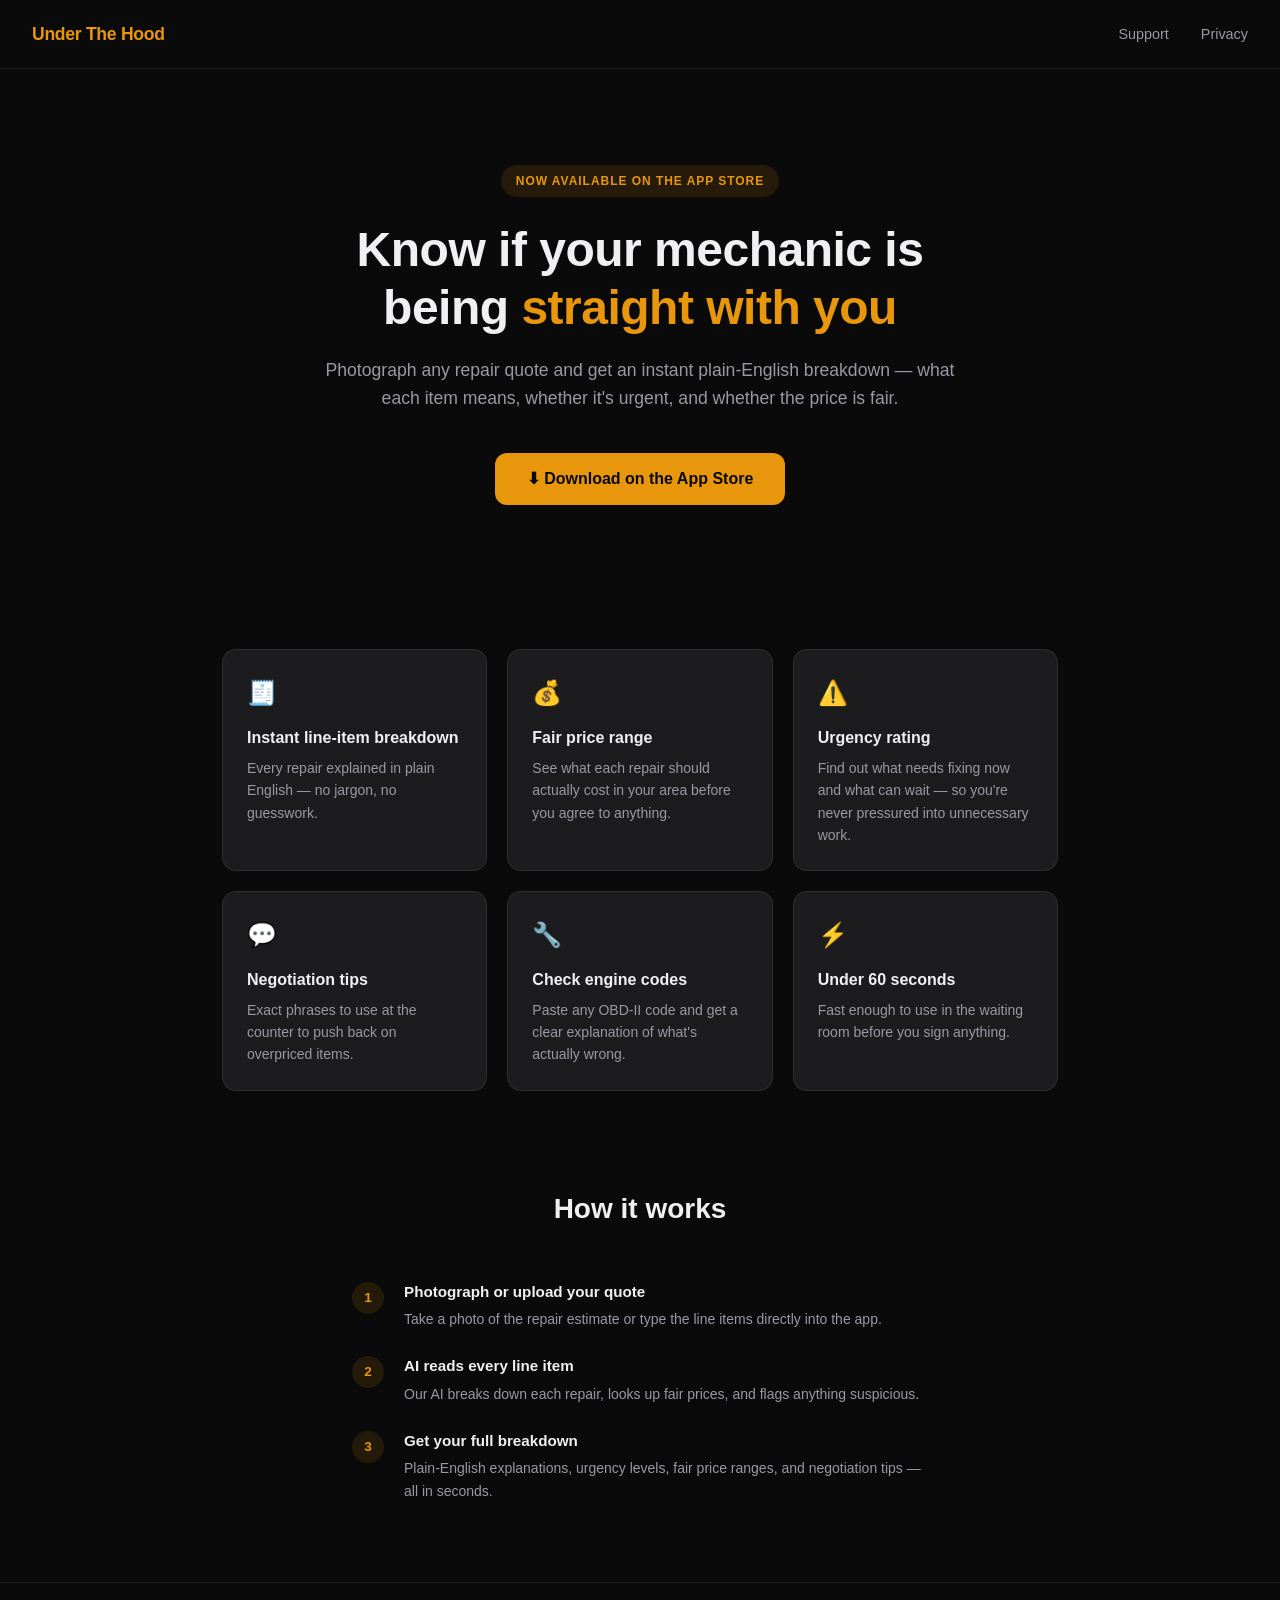
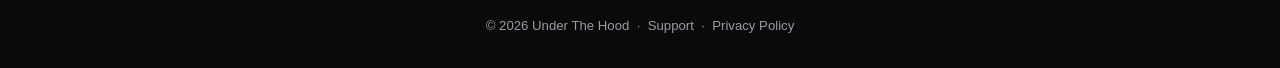
==== index.html @ 753cdb87 "Initial support site" ====
<!DOCTYPE html>
<html lang="en">
<head>
  <meta charset="UTF-8">
  <meta name="viewport" content="width=device-width, initial-scale=1.0">
  <title>Under The Hood — Know if your mechanic is being straight with you</title>
  <style>
    *, *::before, *::after { box-sizing: border-box; margin: 0; padding: 0; }
    :root {
      --bg: #0A0A0A;
      --surface: #1C1C1E;
      --amber: #E8960C;
      --amber-dim: rgba(232,150,12,0.12);
      --text: #F0F0F2;
      --text-sec: #9999A5;
      --border: rgba(255,255,255,0.08);
      --fair: #97C459;
      --overpriced: #F09595;
    }
    body { background: var(--bg); color: var(--text); font-family: -apple-system, 'Helvetica Neue', sans-serif; line-height: 1.6; }
    a { color: var(--amber); text-decoration: none; }
    a:hover { text-decoration: underline; }

    /* Nav */
    nav { display: flex; align-items: center; justify-content: space-between; padding: 1.25rem 2rem; border-bottom: 1px solid var(--border); }
    .nav-logo { font-size: 1.1rem; font-weight: 700; color: var(--amber); letter-spacing: -0.3px; }
    .nav-links { display: flex; gap: 2rem; }
    .nav-links a { color: var(--text-sec); font-size: 0.9rem; }

    /* Hero */
    .hero { text-align: center; padding: 6rem 2rem 5rem; max-width: 700px; margin: 0 auto; }
    .badge { display: inline-block; background: var(--amber-dim); color: var(--amber); font-size: 0.75rem; font-weight: 600; letter-spacing: 0.08em; text-transform: uppercase; padding: 0.4rem 0.9rem; border-radius: 99px; margin-bottom: 1.5rem; }
    .hero h1 { font-size: clamp(2rem, 5vw, 3rem); font-weight: 700; letter-spacing: -0.5px; line-height: 1.2; margin-bottom: 1.25rem; }
    .hero h1 span { color: var(--amber); }
    .hero p { font-size: 1.1rem; color: var(--text-sec); margin-bottom: 2.5rem; }
    .app-store-btn { display: inline-flex; align-items: center; gap: 0.6rem; background: var(--amber); color: #0A0A0A; font-weight: 700; font-size: 1rem; padding: 0.85rem 2rem; border-radius: 12px; transition: opacity 0.15s; }
    .app-store-btn:hover { opacity: 0.88; text-decoration: none; }

    /* Features */
    .features { max-width: 900px; margin: 0 auto; padding: 4rem 2rem; display: grid; grid-template-columns: repeat(auto-fit, minmax(260px, 1fr)); gap: 1.25rem; }
    .feature-card { background: var(--surface); border: 1px solid var(--border); border-radius: 14px; padding: 1.5rem; }
    .feature-icon { font-size: 1.5rem; margin-bottom: 0.75rem; }
    .feature-card h3 { font-size: 1rem; font-weight: 600; margin-bottom: 0.4rem; }
    .feature-card p { font-size: 0.875rem; color: var(--text-sec); line-height: 1.6; }

    /* How it works */
    .how { max-width: 640px; margin: 0 auto; padding: 2rem 2rem 5rem; text-align: center; }
    .how h2 { font-size: 1.75rem; font-weight: 700; margin-bottom: 3rem; }
    .steps { display: flex; flex-direction: column; gap: 1.5rem; text-align: left; }
    .step { display: flex; gap: 1.25rem; align-items: flex-start; }
    .step-num { width: 32px; height: 32px; border-radius: 50%; background: var(--amber-dim); color: var(--amber); font-weight: 700; font-size: 0.85rem; display: flex; align-items: center; justify-content: center; flex-shrink: 0; margin-top: 2px; }
    .step h4 { font-size: 0.95rem; font-weight: 600; margin-bottom: 0.25rem; }
    .step p { font-size: 0.875rem; color: var(--text-sec); }

    /* Footer */
    footer { border-top: 1px solid var(--border); padding: 2rem; text-align: center; color: var(--text-sec); font-size: 0.825rem; }
    footer a { color: var(--text-sec); }
    footer a:hover { color: var(--amber); }
  </style>
</head>
<body>

  <nav>
    <span class="nav-logo">Under The Hood</span>
    <div class="nav-links">
      <a href="support.html">Support</a>
      <a href="privacy.html">Privacy</a>
    </div>
  </nav>

  <section class="hero">
    <div class="badge">Now available on the App Store</div>
    <h1>Know if your mechanic is being <span>straight with you</span></h1>
    <p>Photograph any repair quote and get an instant plain-English breakdown — what each item means, whether it's urgent, and whether the price is fair.</p>
    <a class="app-store-btn" href="https://apps.apple.com/app/under-the-hood" target="_blank">
      ⬇ Download on the App Store
    </a>
  </section>

  <section class="features">
    <div class="feature-card">
      <div class="feature-icon">🧾</div>
      <h3>Instant line-item breakdown</h3>
      <p>Every repair explained in plain English — no jargon, no guesswork.</p>
    </div>
    <div class="feature-card">
      <div class="feature-icon">💰</div>
      <h3>Fair price range</h3>
      <p>See what each repair should actually cost in your area before you agree to anything.</p>
    </div>
    <div class="feature-card">
      <div class="feature-icon">⚠️</div>
      <h3>Urgency rating</h3>
      <p>Find out what needs fixing now and what can wait — so you're never pressured into unnecessary work.</p>
    </div>
    <div class="feature-card">
      <div class="feature-icon">💬</div>
      <h3>Negotiation tips</h3>
      <p>Exact phrases to use at the counter to push back on overpriced items.</p>
    </div>
    <div class="feature-card">
      <div class="feature-icon">🔧</div>
      <h3>Check engine codes</h3>
      <p>Paste any OBD-II code and get a clear explanation of what's actually wrong.</p>
    </div>
    <div class="feature-card">
      <div class="feature-icon">⚡</div>
      <h3>Under 60 seconds</h3>
      <p>Fast enough to use in the waiting room before you sign anything.</p>
    </div>
  </section>

  <section class="how">
    <h2>How it works</h2>
    <div class="steps">
      <div class="step">
        <div class="step-num">1</div>
        <div>
          <h4>Photograph or upload your quote</h4>
          <p>Take a photo of the repair estimate or type the line items directly into the app.</p>
        </div>
      </div>
      <div class="step">
        <div class="step-num">2</div>
        <div>
          <h4>AI reads every line item</h4>
          <p>Our AI breaks down each repair, looks up fair prices, and flags anything suspicious.</p>
        </div>
      </div>
      <div class="step">
        <div class="step-num">3</div>
        <div>
          <h4>Get your full breakdown</h4>
          <p>Plain-English explanations, urgency levels, fair price ranges, and negotiation tips — all in seconds.</p>
        </div>
      </div>
    </div>
  </section>

  <footer>
    <p>© 2026 Under The Hood &nbsp;·&nbsp; <a href="support.html">Support</a> &nbsp;·&nbsp; <a href="privacy.html">Privacy Policy</a></p>
  </footer>

</body>
</html>
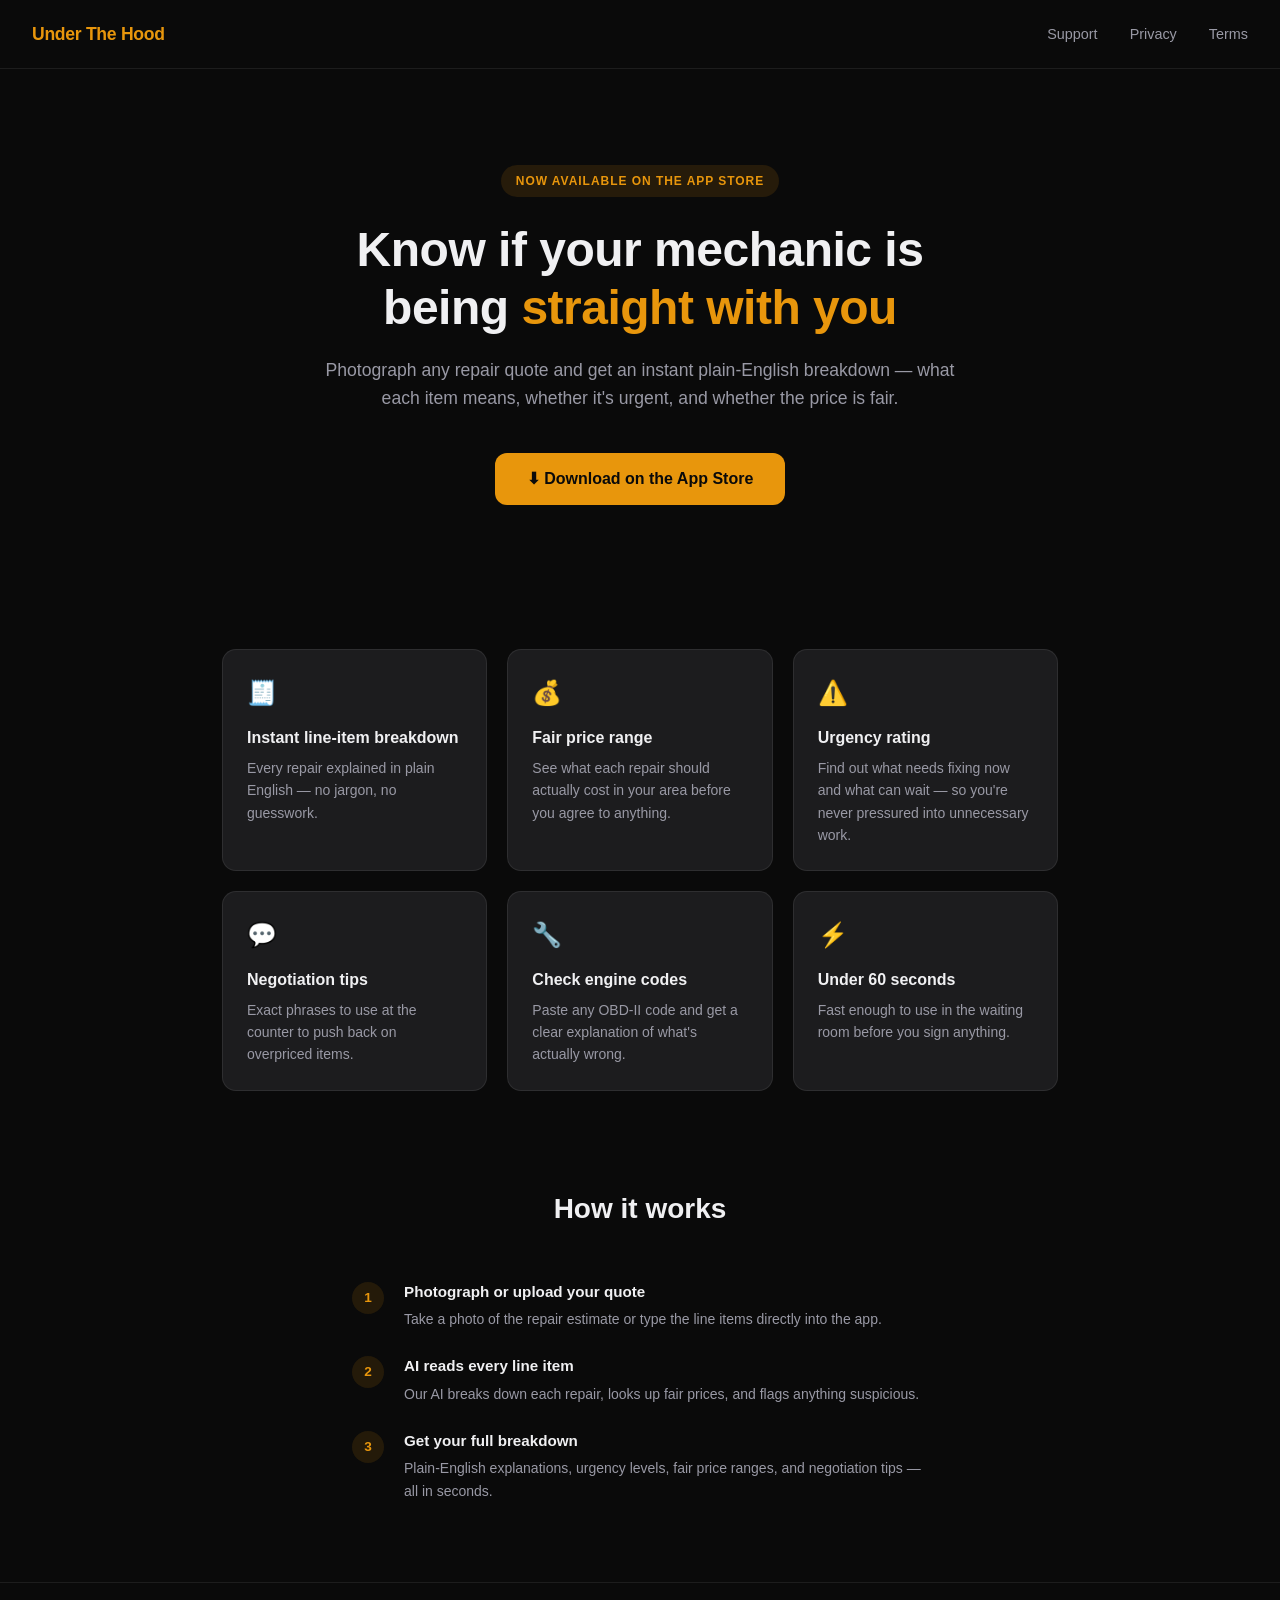
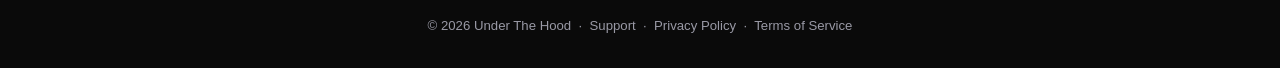
==== commit a47ae27f: "Add Terms of Service to index.html nav and footer" ====
--- a/index.html
+++ b/index.html
@@ -65,6 +65,7 @@
     <div class="nav-links">
       <a href="support.html">Support</a>
       <a href="privacy.html">Privacy</a>
+      <a href="terms.html">Terms</a>
     </div>
   </nav>
 
@@ -138,7 +139,7 @@
   </section>
 
   <footer>
-    <p>© 2026 Under The Hood &nbsp;·&nbsp; <a href="support.html">Support</a> &nbsp;·&nbsp; <a href="privacy.html">Privacy Policy</a></p>
+    <p>© 2026 Under The Hood &nbsp;·&nbsp; <a href="support.html">Support</a> &nbsp;·&nbsp; <a href="privacy.html">Privacy Policy</a> &nbsp;·&nbsp; <a href="terms.html">Terms of Service</a></p>
   </footer>
 
 </body>
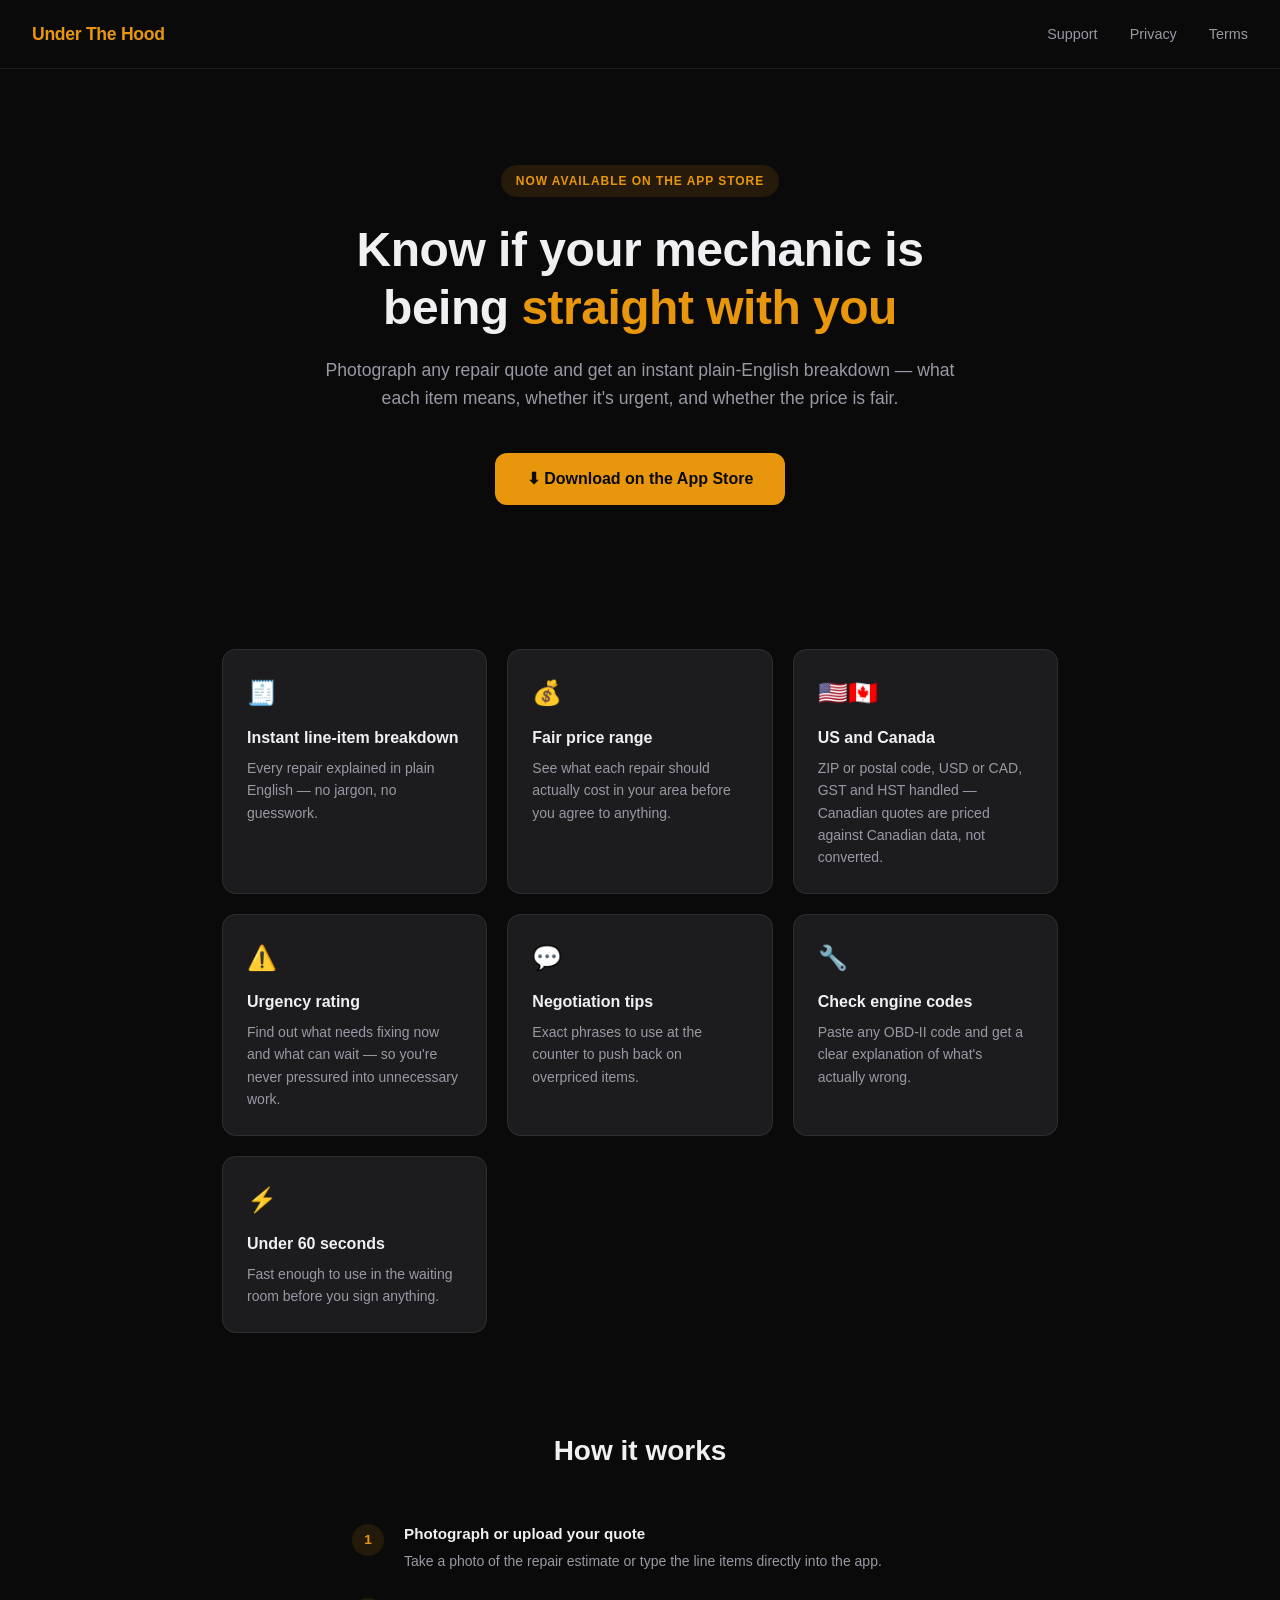
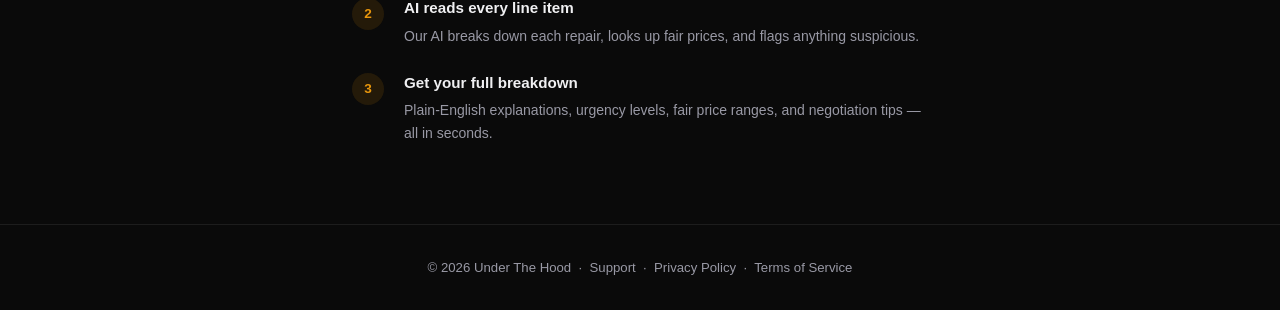
==== commit 37e2fc6f: "Canada Support Updates" ====
--- a/index.html
+++ b/index.html
@@ -89,6 +89,13 @@
       <h3>Fair price range</h3>
       <p>See what each repair should actually cost in your area before you agree to anything.</p>
     </div>
+    <!-- CANADA — DO NOT PUBLISH until Canada is an App Store territory. See CANADA_SUPPORT_PLAN.md Phase 5. -->
+    <div class="feature-card">
+      <div class="feature-icon">🇺🇸🇨🇦</div>
+      <h3>US and Canada</h3>
+      <p>ZIP or postal code, USD or CAD, GST and HST handled — Canadian quotes are priced against Canadian data, not converted.</p>
+    <!-- END CANADA -->
+    </div>
     <div class="feature-card">
       <div class="feature-icon">⚠️</div>
       <h3>Urgency rating</h3>
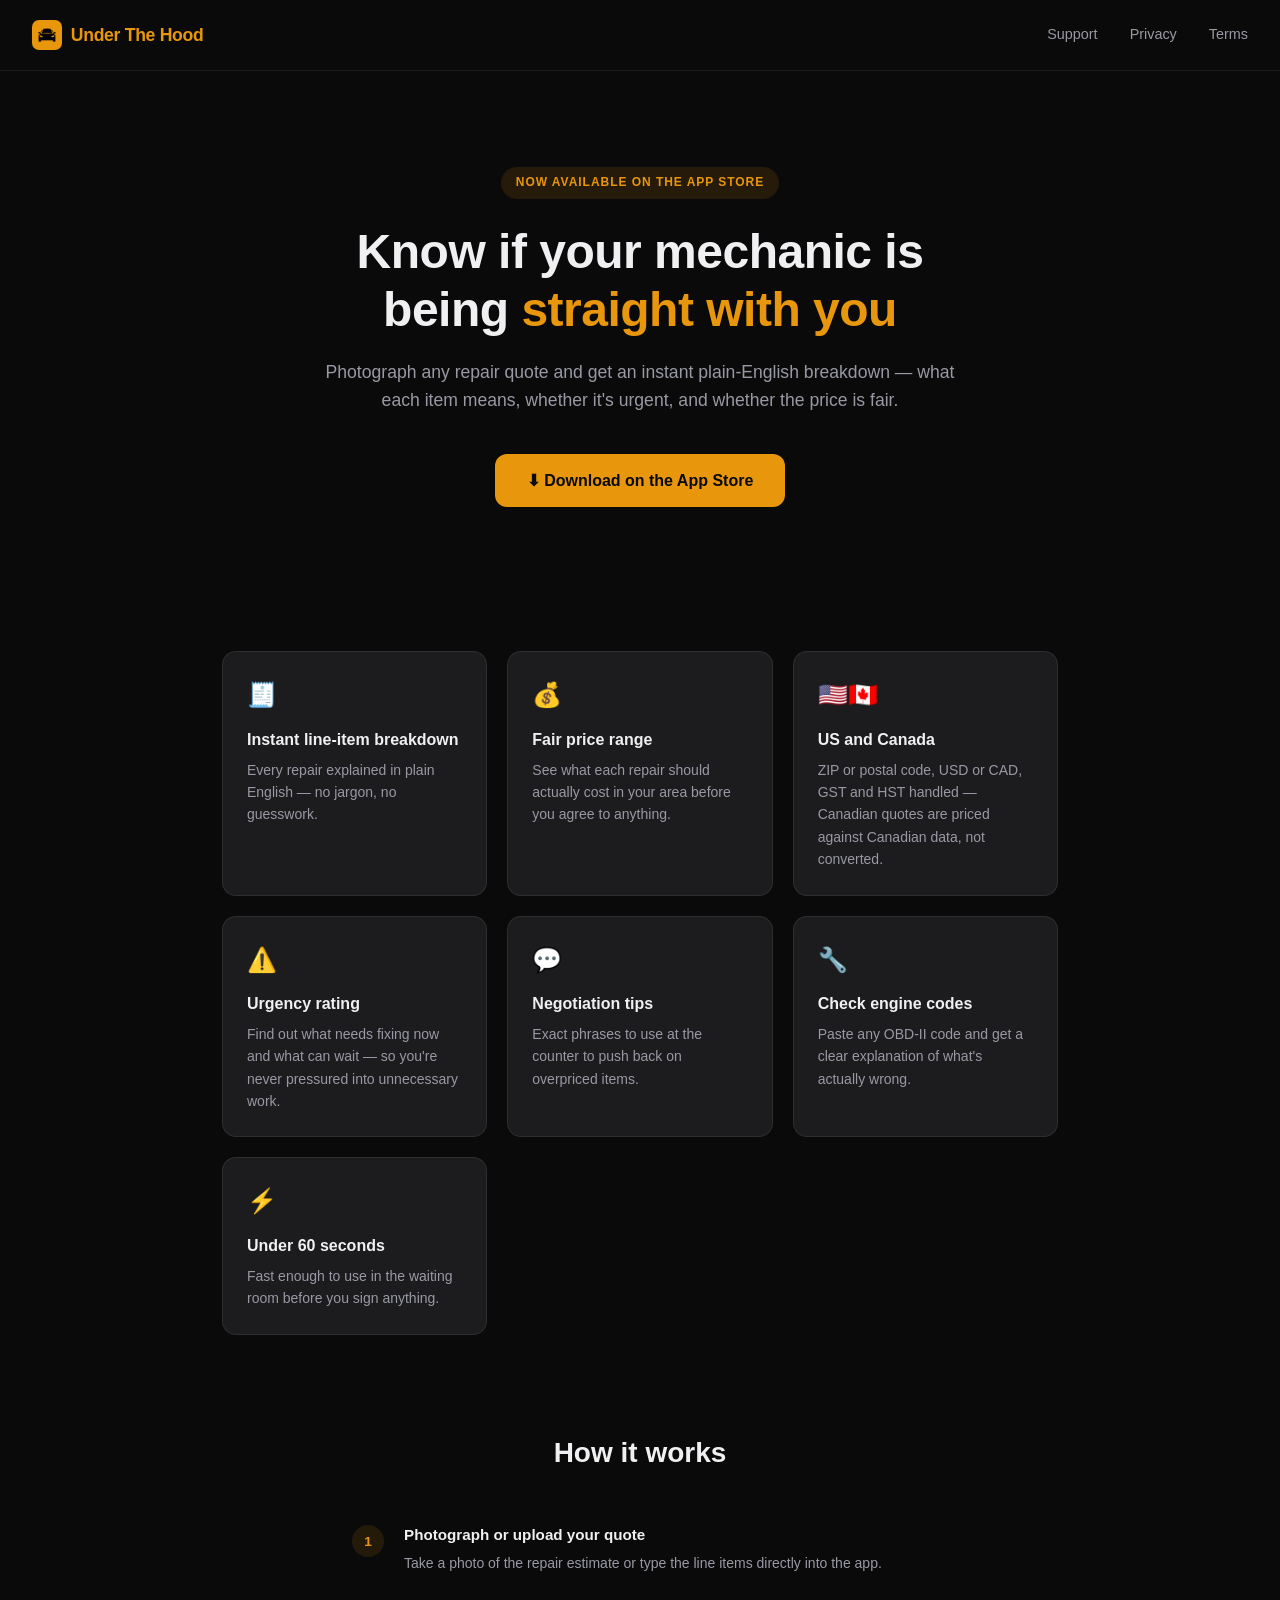
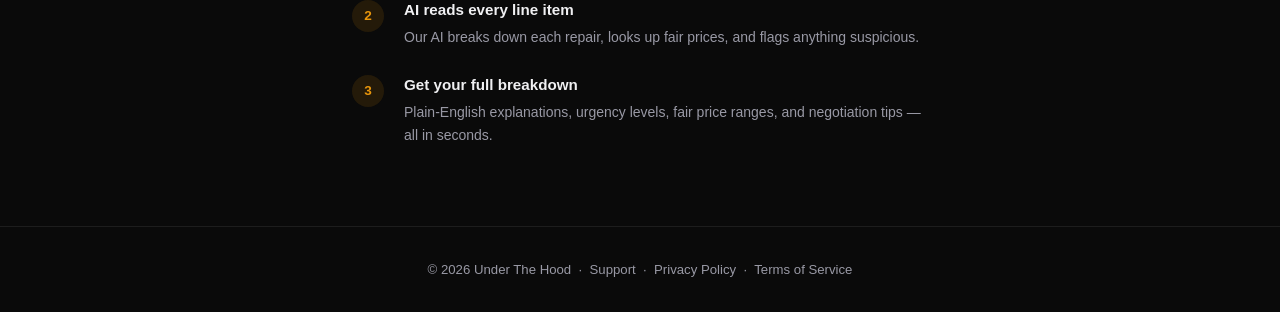
==== commit ee9c46c2: "App Icon Addition" ====
--- a/index.html
+++ b/index.html
@@ -4,6 +4,12 @@
   <meta charset="UTF-8">
   <meta name="viewport" content="width=device-width, initial-scale=1.0">
   <title>Under The Hood — Know if your mechanic is being straight with you</title>
+  <link rel="icon" type="image/png" sizes="32x32" href="assets/favicon-32.png">
+  <link rel="apple-touch-icon" sizes="180x180" href="assets/icon-180.png">
+  <meta property="og:title" content="Under The Hood — Know if your mechanic is being straight with you">
+  <meta property="og:description" content="Photograph any repair quote and get an instant plain-English breakdown — what each item means, whether it's urgent, and whether the price is fair.">
+  <meta property="og:image" content="https://drewspagna1.github.io/Under_The_Hood_Support/assets/icon-512.png">
+  <meta property="og:type" content="website">
   <style>
     *, *::before, *::after { box-sizing: border-box; margin: 0; padding: 0; }
     :root {
@@ -23,7 +29,8 @@
 
     /* Nav */
     nav { display: flex; align-items: center; justify-content: space-between; padding: 1.25rem 2rem; border-bottom: 1px solid var(--border); }
-    .nav-logo { font-size: 1.1rem; font-weight: 700; color: var(--amber); letter-spacing: -0.3px; }
+    .nav-logo { display: inline-flex; align-items: center; gap: 0.55rem; font-size: 1.1rem; font-weight: 700; color: var(--amber); letter-spacing: -0.3px; }
+    .nav-logo img { width: 30px; height: 30px; border-radius: 7px; display: block; flex-shrink: 0; }
     .nav-links { display: flex; gap: 2rem; }
     .nav-links a { color: var(--text-sec); font-size: 0.9rem; }
 
@@ -61,7 +68,7 @@
 <body>
 
   <nav>
-    <span class="nav-logo">Under The Hood</span>
+    <span class="nav-logo"><img src="assets/icon-180.png" alt="Under The Hood app icon" width="30" height="30">Under The Hood</span>
     <div class="nav-links">
       <a href="support.html">Support</a>
       <a href="privacy.html">Privacy</a>
@@ -73,7 +80,10 @@
     <div class="badge">Now available on the App Store</div>
     <h1>Know if your mechanic is being <span>straight with you</span></h1>
     <p>Photograph any repair quote and get an instant plain-English breakdown — what each item means, whether it's urgent, and whether the price is fair.</p>
-    <a class="app-store-btn" href="https://apps.apple.com/app/under-the-hood" target="_blank">
+    <!-- Locale-less form: Apple redirects each visitor to their own regional
+         store. Do not hardcode /us/ — a Canadian visitor hitting the US store
+         page gets "not available in your country" once Canada is a territory. -->
+    <a class="app-store-btn" href="https://apps.apple.com/app/id6781524500" target="_blank">
       ⬇ Download on the App Store
     </a>
   </section>
@@ -89,12 +99,10 @@
       <h3>Fair price range</h3>
       <p>See what each repair should actually cost in your area before you agree to anything.</p>
     </div>
-    <!-- CANADA — DO NOT PUBLISH until Canada is an App Store territory. See CANADA_SUPPORT_PLAN.md Phase 5. -->
     <div class="feature-card">
       <div class="feature-icon">🇺🇸🇨🇦</div>
       <h3>US and Canada</h3>
       <p>ZIP or postal code, USD or CAD, GST and HST handled — Canadian quotes are priced against Canadian data, not converted.</p>
-    <!-- END CANADA -->
     </div>
     <div class="feature-card">
       <div class="feature-icon">⚠️</div>
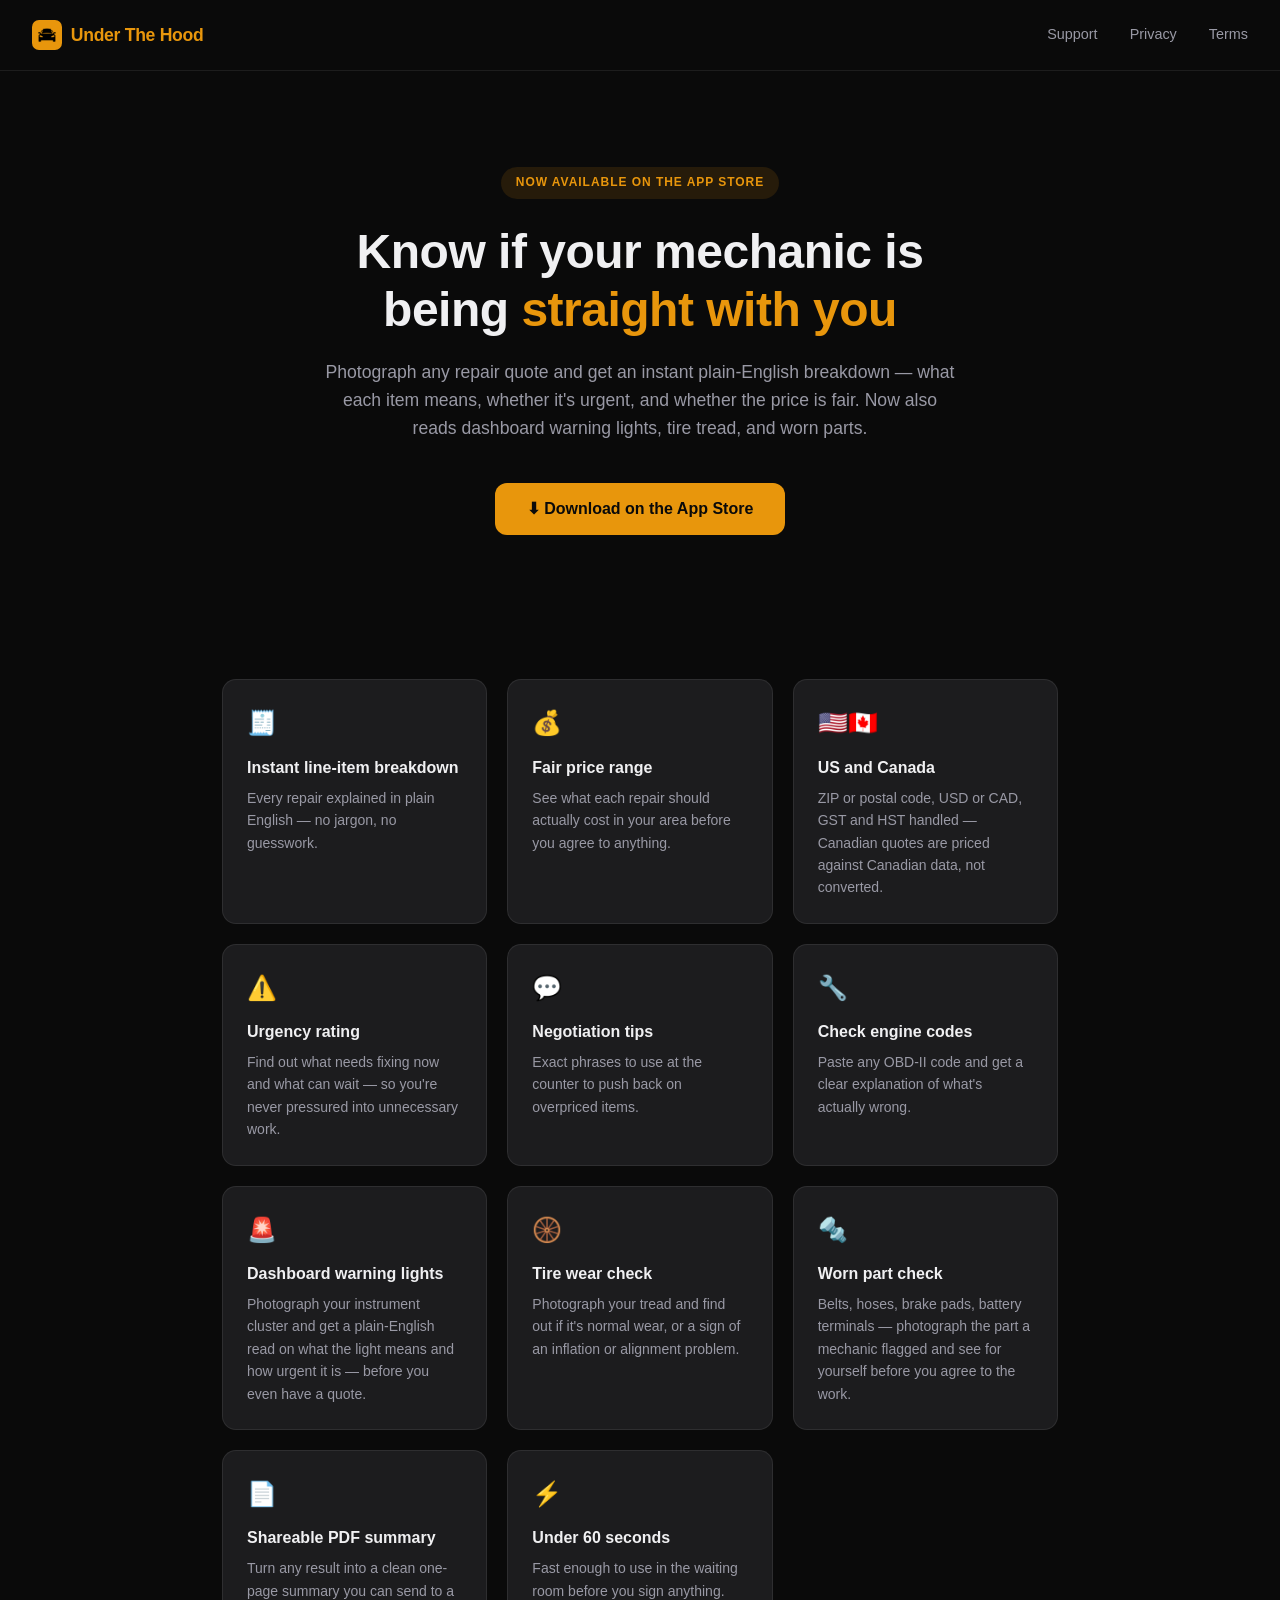
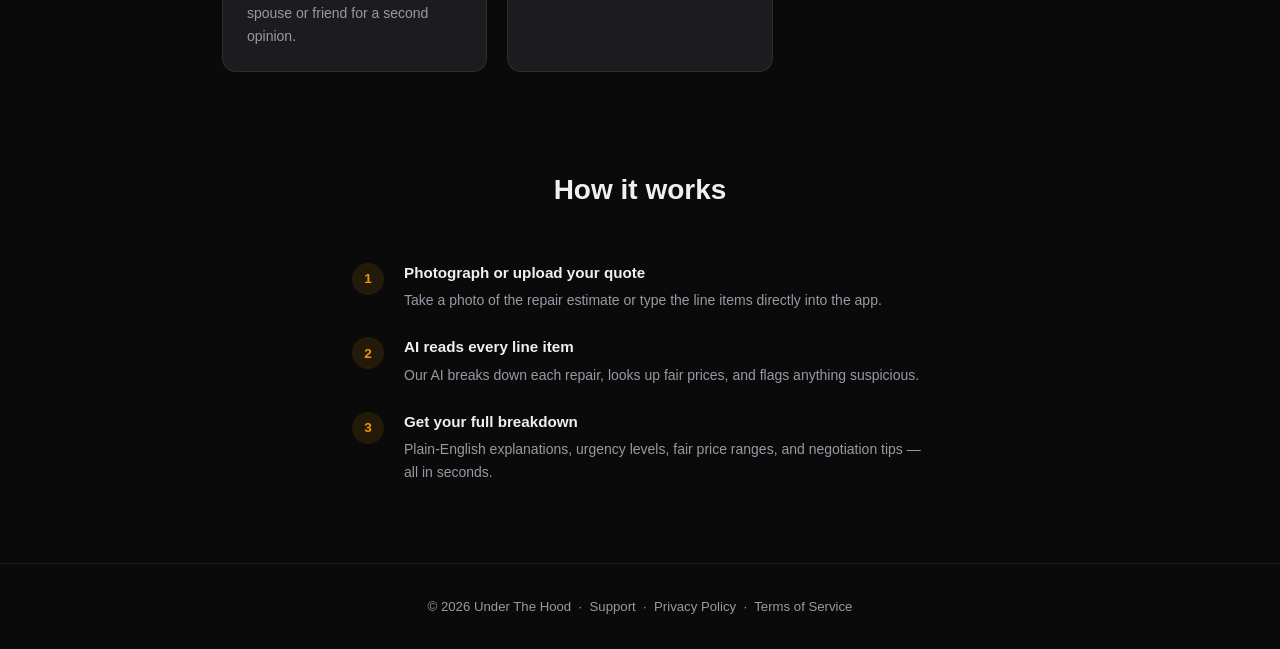
==== commit 14ed5b3f: "Index, Privacy, & Support page updates" ====
--- a/index.html
+++ b/index.html
@@ -79,7 +79,7 @@
   <section class="hero">
     <div class="badge">Now available on the App Store</div>
     <h1>Know if your mechanic is being <span>straight with you</span></h1>
-    <p>Photograph any repair quote and get an instant plain-English breakdown — what each item means, whether it's urgent, and whether the price is fair.</p>
+    <p>Photograph any repair quote and get an instant plain-English breakdown — what each item means, whether it's urgent, and whether the price is fair. Now also reads dashboard warning lights, tire tread, and worn parts.</p>
     <!-- Locale-less form: Apple redirects each visitor to their own regional
          store. Do not hardcode /us/ — a Canadian visitor hitting the US store
          page gets "not available in your country" once Canada is a territory. -->
@@ -118,6 +118,26 @@
       <div class="feature-icon">🔧</div>
       <h3>Check engine codes</h3>
       <p>Paste any OBD-II code and get a clear explanation of what's actually wrong.</p>
+    </div>
+    <div class="feature-card">
+      <div class="feature-icon">🚨</div>
+      <h3>Dashboard warning lights</h3>
+      <p>Photograph your instrument cluster and get a plain-English read on what the light means and how urgent it is — before you even have a quote.</p>
+    </div>
+    <div class="feature-card">
+      <div class="feature-icon">🛞</div>
+      <h3>Tire wear check</h3>
+      <p>Photograph your tread and find out if it's normal wear, or a sign of an inflation or alignment problem.</p>
+    </div>
+    <div class="feature-card">
+      <div class="feature-icon">🔩</div>
+      <h3>Worn part check</h3>
+      <p>Belts, hoses, brake pads, battery terminals — photograph the part a mechanic flagged and see for yourself before you agree to the work.</p>
+    </div>
+    <div class="feature-card">
+      <div class="feature-icon">📄</div>
+      <h3>Shareable PDF summary</h3>
+      <p>Turn any result into a clean one-page summary you can send to a spouse or friend for a second opinion.</p>
     </div>
     <div class="feature-card">
       <div class="feature-icon">⚡</div>
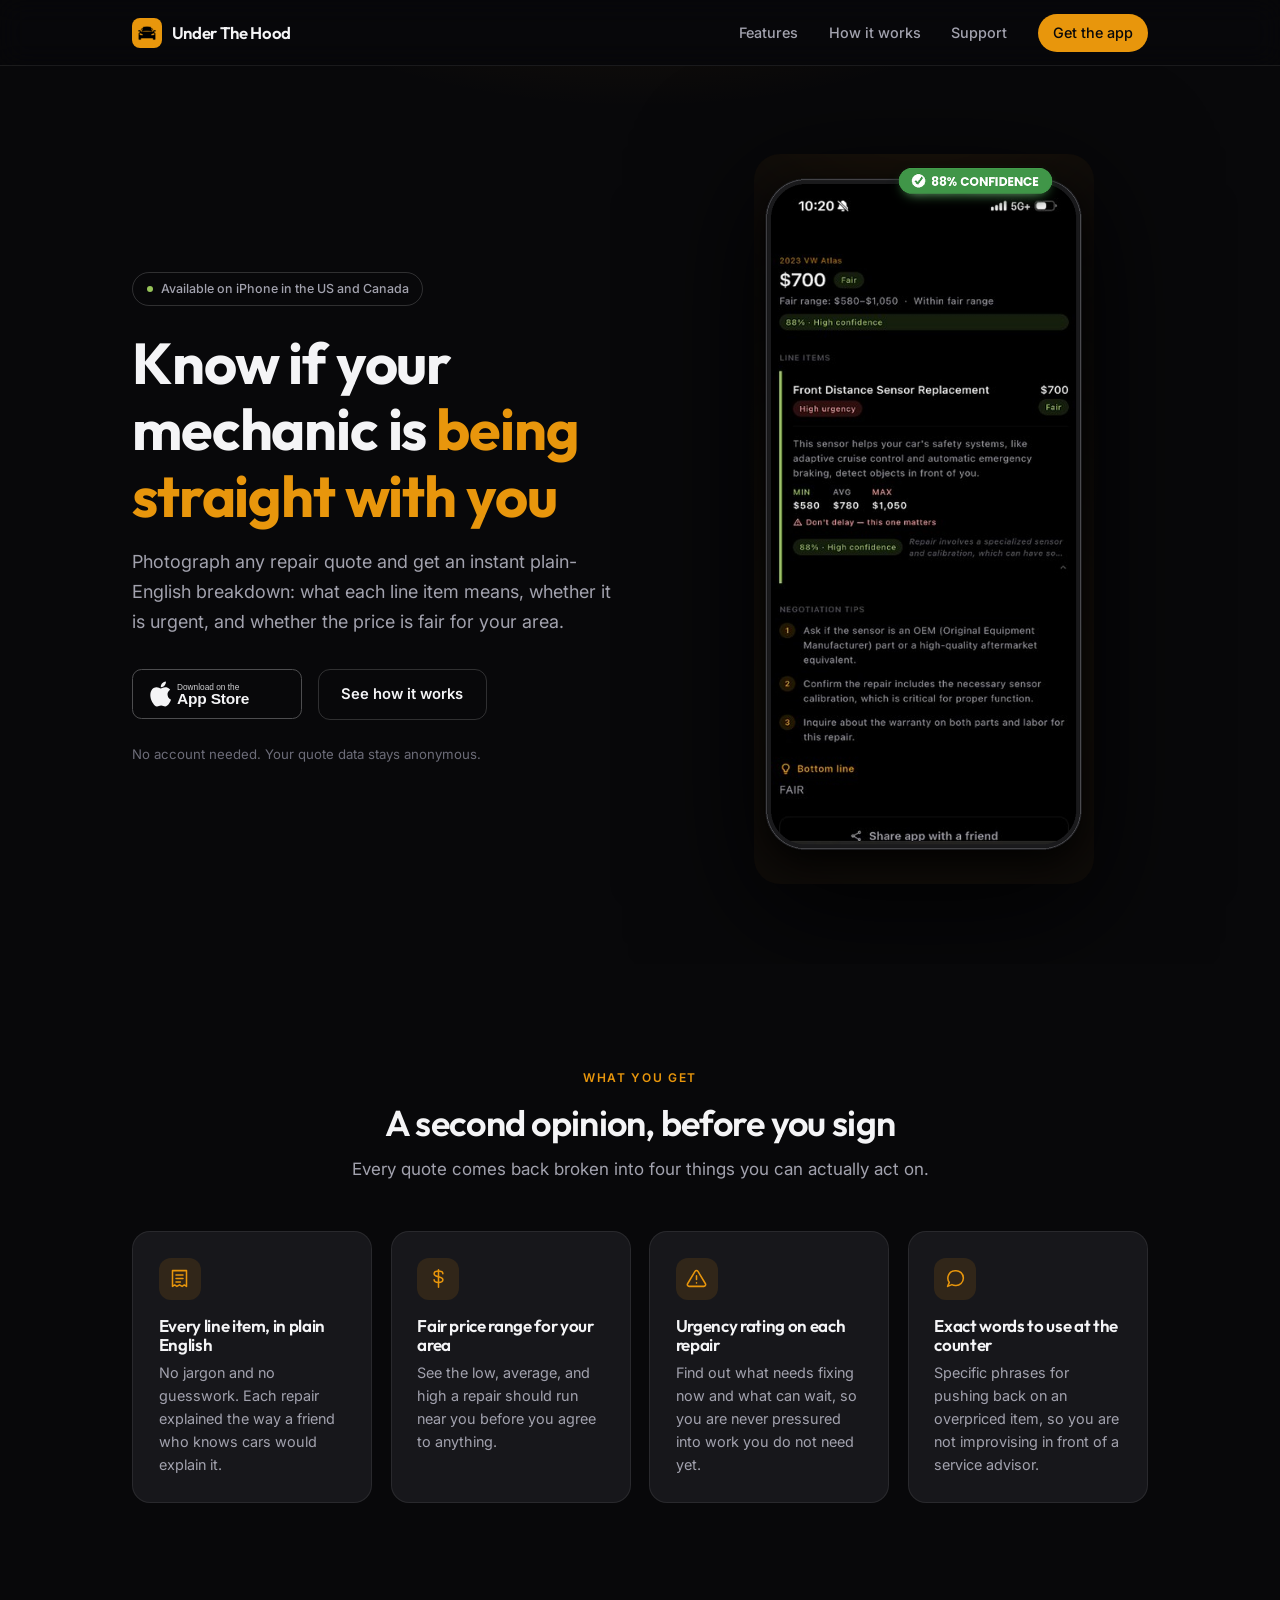
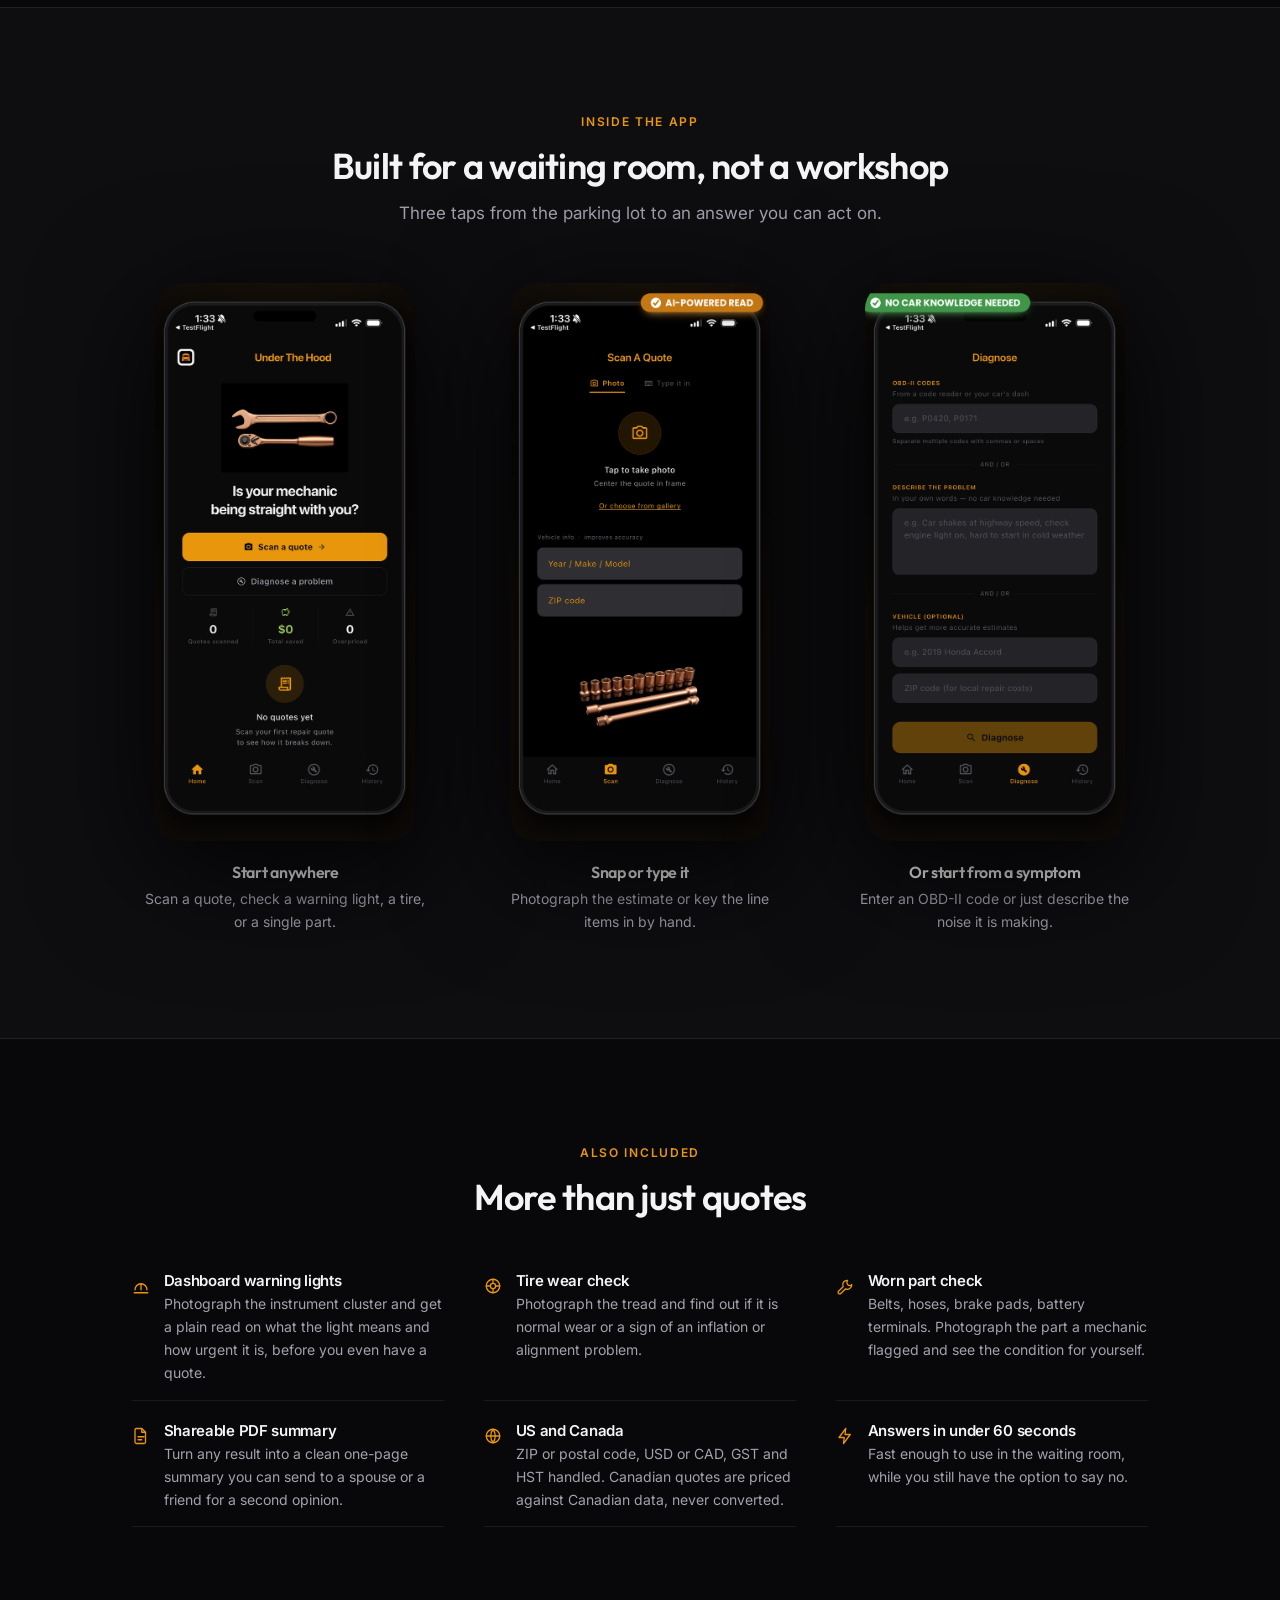
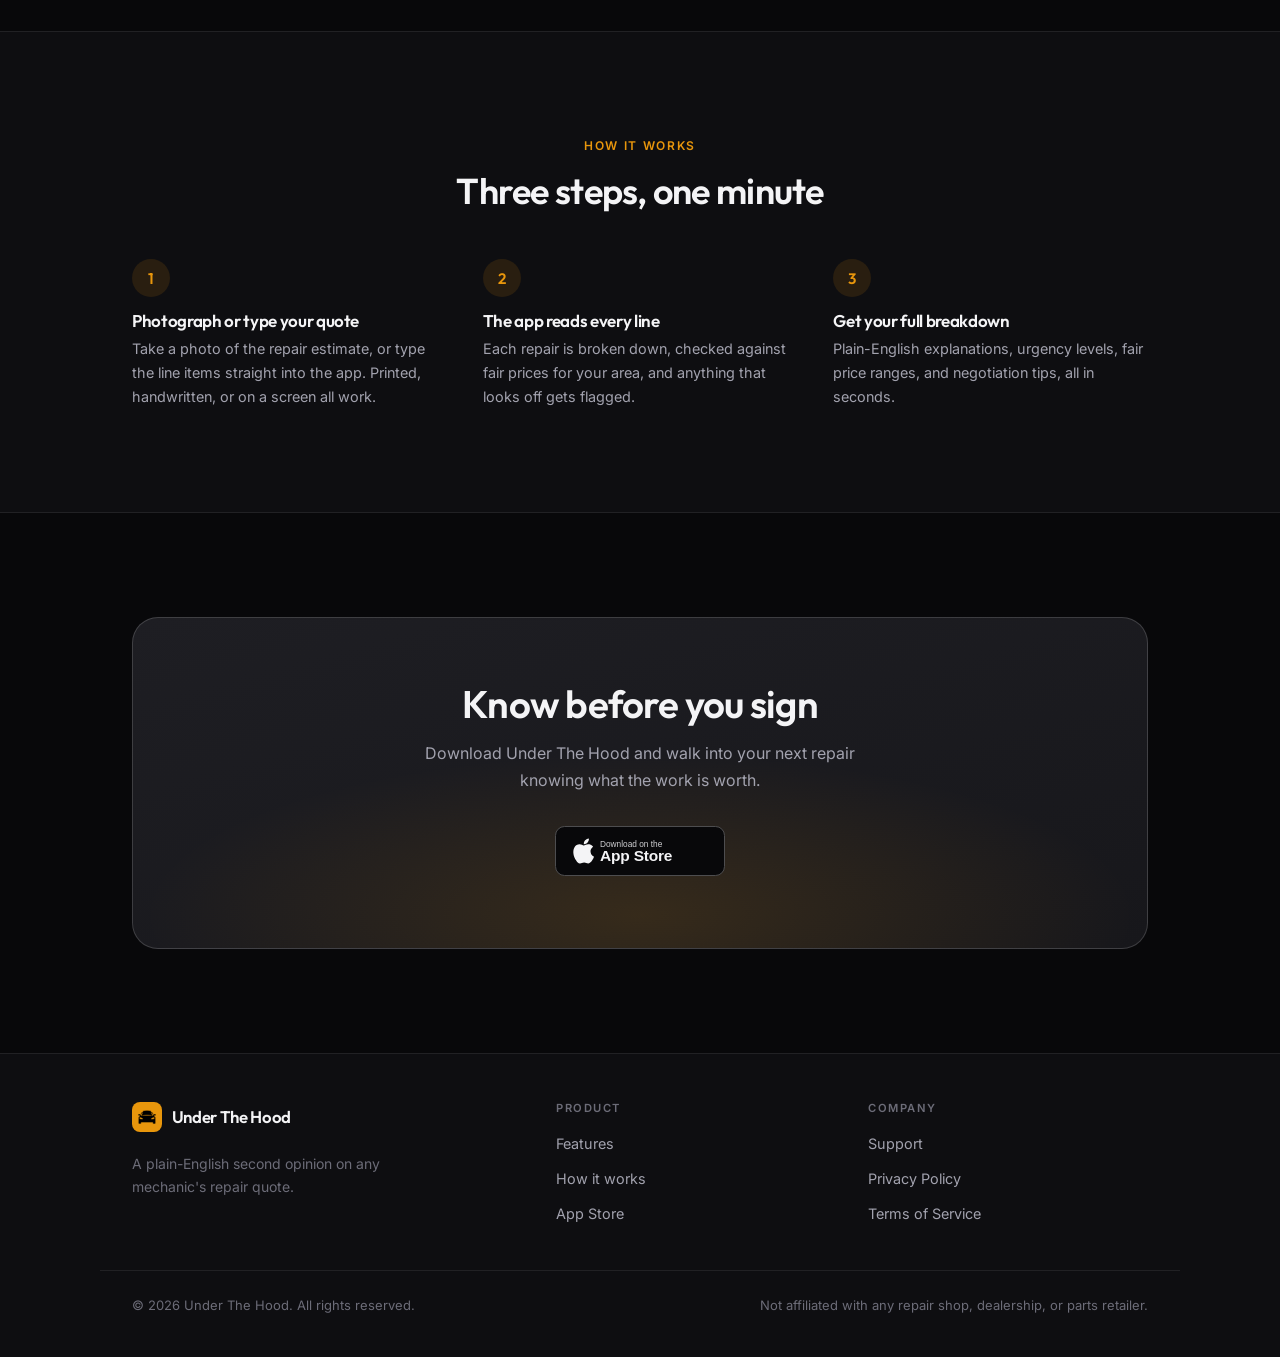
==== commit 60f0c9ba: "Redesign support site: shared stylesheet, screenshots, FAQ accordions" ====
--- a/index.html
+++ b/index.html
@@ -4,178 +4,368 @@
   <meta charset="UTF-8">
   <meta name="viewport" content="width=device-width, initial-scale=1.0">
   <title>Under The Hood — Know if your mechanic is being straight with you</title>
+  <meta name="description" content="Photograph any repair quote and get an instant plain-English breakdown: what each item means, whether it's urgent, and whether the price is fair for your area.">
+  <meta name="theme-color" content="#08080A">
   <link rel="icon" type="image/png" sizes="32x32" href="assets/favicon-32.png">
   <link rel="apple-touch-icon" sizes="180x180" href="assets/icon-180.png">
   <meta property="og:title" content="Under The Hood — Know if your mechanic is being straight with you">
-  <meta property="og:description" content="Photograph any repair quote and get an instant plain-English breakdown — what each item means, whether it's urgent, and whether the price is fair.">
+  <meta property="og:description" content="Photograph any repair quote and get an instant plain-English breakdown: what each item means, whether it's urgent, and whether the price is fair.">
   <meta property="og:image" content="https://drewspagna1.github.io/Under_The_Hood_Support/assets/icon-512.png">
   <meta property="og:type" content="website">
+  <meta name="twitter:card" content="summary_large_image">
+
+  <link rel="preconnect" href="https://fonts.googleapis.com">
+  <link rel="preconnect" href="https://fonts.gstatic.com" crossorigin>
+  <link href="https://fonts.googleapis.com/css2?family=Outfit:wght@400;500;600;700&family=Inter:wght@400;500;600&display=swap" rel="stylesheet">
+  <link rel="stylesheet" href="assets/styles.css">
+
   <style>
-    *, *::before, *::after { box-sizing: border-box; margin: 0; padding: 0; }
-    :root {
-      --bg: #0A0A0A;
-      --surface: #1C1C1E;
-      --amber: #E8960C;
-      --amber-dim: rgba(232,150,12,0.12);
-      --text: #F0F0F2;
-      --text-sec: #9999A5;
-      --border: rgba(255,255,255,0.08);
-      --fair: #97C459;
-      --overpriced: #F09595;
-    }
-    body { background: var(--bg); color: var(--text); font-family: -apple-system, 'Helvetica Neue', sans-serif; line-height: 1.6; }
-    a { color: var(--amber); text-decoration: none; }
-    a:hover { text-decoration: underline; }
-
-    /* Nav */
-    nav { display: flex; align-items: center; justify-content: space-between; padding: 1.25rem 2rem; border-bottom: 1px solid var(--border); }
-    .nav-logo { display: inline-flex; align-items: center; gap: 0.55rem; font-size: 1.1rem; font-weight: 700; color: var(--amber); letter-spacing: -0.3px; }
-    .nav-logo img { width: 30px; height: 30px; border-radius: 7px; display: block; flex-shrink: 0; }
-    .nav-links { display: flex; gap: 2rem; }
-    .nav-links a { color: var(--text-sec); font-size: 0.9rem; }
-
-    /* Hero */
-    .hero { text-align: center; padding: 6rem 2rem 5rem; max-width: 700px; margin: 0 auto; }
-    .badge { display: inline-block; background: var(--amber-dim); color: var(--amber); font-size: 0.75rem; font-weight: 600; letter-spacing: 0.08em; text-transform: uppercase; padding: 0.4rem 0.9rem; border-radius: 99px; margin-bottom: 1.5rem; }
-    .hero h1 { font-size: clamp(2rem, 5vw, 3rem); font-weight: 700; letter-spacing: -0.5px; line-height: 1.2; margin-bottom: 1.25rem; }
-    .hero h1 span { color: var(--amber); }
-    .hero p { font-size: 1.1rem; color: var(--text-sec); margin-bottom: 2.5rem; }
-    .app-store-btn { display: inline-flex; align-items: center; gap: 0.6rem; background: var(--amber); color: #0A0A0A; font-weight: 700; font-size: 1rem; padding: 0.85rem 2rem; border-radius: 12px; transition: opacity 0.15s; }
-    .app-store-btn:hover { opacity: 0.88; text-decoration: none; }
-
-    /* Features */
-    .features { max-width: 900px; margin: 0 auto; padding: 4rem 2rem; display: grid; grid-template-columns: repeat(auto-fit, minmax(260px, 1fr)); gap: 1.25rem; }
-    .feature-card { background: var(--surface); border: 1px solid var(--border); border-radius: 14px; padding: 1.5rem; }
-    .feature-icon { font-size: 1.5rem; margin-bottom: 0.75rem; }
-    .feature-card h3 { font-size: 1rem; font-weight: 600; margin-bottom: 0.4rem; }
-    .feature-card p { font-size: 0.875rem; color: var(--text-sec); line-height: 1.6; }
-
-    /* How it works */
-    .how { max-width: 640px; margin: 0 auto; padding: 2rem 2rem 5rem; text-align: center; }
-    .how h2 { font-size: 1.75rem; font-weight: 700; margin-bottom: 3rem; }
-    .steps { display: flex; flex-direction: column; gap: 1.5rem; text-align: left; }
-    .step { display: flex; gap: 1.25rem; align-items: flex-start; }
-    .step-num { width: 32px; height: 32px; border-radius: 50%; background: var(--amber-dim); color: var(--amber); font-weight: 700; font-size: 0.85rem; display: flex; align-items: center; justify-content: center; flex-shrink: 0; margin-top: 2px; }
-    .step h4 { font-size: 0.95rem; font-weight: 600; margin-bottom: 0.25rem; }
-    .step p { font-size: 0.875rem; color: var(--text-sec); }
-
-    /* Footer */
-    footer { border-top: 1px solid var(--border); padding: 2rem; text-align: center; color: var(--text-sec); font-size: 0.825rem; }
-    footer a { color: var(--text-sec); }
-    footer a:hover { color: var(--amber); }
+    /* ---- Page-specific: landing ---- */
+    .hero {
+      position: relative;
+      padding: clamp(3rem, 7vw, 5.5rem) 0 clamp(3rem, 7vw, 5rem);
+      overflow: hidden;
+    }
+    .hero::before {
+      content: ''; position: absolute; inset: -30% -10% auto; height: 90%;
+      background: radial-gradient(50% 55% at 50% 0%, rgba(232,150,12,0.16), transparent 70%);
+      pointer-events: none;
+    }
+    .hero-grid {
+      position: relative;
+      display: grid; grid-template-columns: 1.05fr 0.95fr;
+      gap: clamp(2rem, 6vw, 4.5rem); align-items: center;
+    }
+    .hero-tag {
+      display: inline-flex; align-items: center; gap: 0.5rem;
+      border: 1px solid var(--border-hi); border-radius: 999px;
+      padding: 0.35rem 0.85rem; margin-bottom: 1.5rem;
+      font-size: 0.78rem; font-weight: 500; color: var(--text-sec);
+    }
+    .hero-tag .dot { width: 6px; height: 6px; border-radius: 50%; background: var(--fair); }
+    .hero h1 {
+      font-size: clamp(2.2rem, 5.4vw, 3.6rem);
+      font-weight: 700; margin-bottom: 1.15rem;
+    }
+    .hero h1 em { font-style: normal; color: var(--amber); }
+    .hero-lede { color: var(--text-sec); font-size: clamp(1rem, 1.6vw, 1.125rem); max-width: 48ch; margin-bottom: 2rem; }
+    .hero-actions { display: flex; align-items: center; flex-wrap: wrap; gap: 1rem; }
+    .hero-note { color: var(--text-ter); font-size: 0.825rem; margin-top: 1.5rem; }
+    .hero-art { justify-self: center; max-width: 340px; width: 100%; }
+    @media (max-width: 860px) {
+      .hero-grid { grid-template-columns: 1fr; text-align: center; }
+      .hero-lede { margin-inline: auto; }
+      .hero-actions { justify-content: center; }
+      .hero-art { max-width: 290px; order: 2; }
+    }
+
+    /* feature grid */
+    .grid-3 { display: grid; grid-template-columns: repeat(auto-fit, minmax(228px, 1fr)); gap: 1.15rem; }
+
+    /* screenshot showcase */
+    .shots {
+      display: grid; grid-template-columns: repeat(3, 1fr);
+      gap: clamp(1.5rem, 4vw, 3rem); margin-top: 3.5rem;
+    }
+    .shot { text-align: center; }
+    .shot .device { max-width: 260px; margin: 0 auto 1.4rem; }
+    .shot h3 { font-size: 1rem; margin-bottom: 0.35rem; }
+    .shot p { font-size: 0.875rem; color: var(--text-sec); max-width: 32ch; margin-inline: auto; }
+    @media (max-width: 800px) { .shots { grid-template-columns: 1fr; } .shot .device { max-width: 240px; } }
+
+    /* compact "also checks" list */
+    .also {
+      display: grid; grid-template-columns: repeat(auto-fit, minmax(280px, 1fr));
+      gap: 0.4rem 2.5rem; margin-top: 2.5rem;
+    }
+    .also-item {
+      display: flex; gap: 0.85rem; align-items: flex-start;
+      padding: 0.95rem 0; border-bottom: 1px solid var(--border);
+    }
+    .also-item svg { width: 18px; height: 18px; flex-shrink: 0; margin-top: 0.28rem; stroke: var(--amber); fill: none; stroke-width: 1.75; stroke-linecap: round; stroke-linejoin: round; }
+    .also-item h4 { font-family: var(--font-body); font-size: 0.9375rem; font-weight: 600; margin-bottom: 0.15rem; }
+    .also-item p { font-size: 0.875rem; color: var(--text-sec); }
+
+    /* steps */
+    .steps { display: grid; grid-template-columns: repeat(3, 1fr); gap: clamp(1.25rem, 3vw, 2.25rem); margin-top: 3rem; counter-reset: step; }
+    .step { position: relative; padding-top: 3.25rem; }
+    .step::before {
+      counter-increment: step; content: counter(step);
+      position: absolute; top: 0; left: 0;
+      width: 38px; height: 38px; border-radius: 50%;
+      background: var(--amber-dim); color: var(--amber);
+      font-family: var(--font-display); font-weight: 600; font-size: 0.95rem;
+      display: grid; place-items: center;
+    }
+    .step h3 { font-size: 1.0625rem; margin-bottom: 0.4rem; }
+    .step p { font-size: 0.9rem; color: var(--text-sec); }
+    @media (max-width: 720px) { .steps { grid-template-columns: 1fr; } }
+
+    /* closing CTA */
+    .cta {
+      background: linear-gradient(165deg, var(--surface-2), var(--surface));
+      border: 1px solid var(--border-hi); border-radius: var(--r-xl);
+      padding: clamp(2.5rem, 6vw, 4rem) clamp(1.5rem, 5vw, 3rem);
+      text-align: center; position: relative; overflow: hidden;
+    }
+    .cta::before {
+      content: ''; position: absolute; inset: auto -20% -60% ; height: 140%;
+      background: radial-gradient(closest-side, rgba(232,150,12,0.14), transparent 70%);
+      pointer-events: none;
+    }
+    .cta > * { position: relative; }
+    .cta h2 { font-size: clamp(1.7rem, 3.6vw, 2.4rem); margin-bottom: 0.85rem; }
+    .cta p { color: var(--text-sec); margin: 0 auto 2rem; max-width: 46ch; }
   </style>
 </head>
 <body>
 
-  <nav>
-    <span class="nav-logo"><img src="assets/icon-180.png" alt="Under The Hood app icon" width="30" height="30">Under The Hood</span>
-    <div class="nav-links">
+<a class="skip-link" href="#main">Skip to content</a>
+
+<header class="nav">
+  <div class="nav-inner">
+    <a class="nav-logo" href="index.html">
+      <img src="assets/icon-180.png" alt="" width="30" height="30">Under The Hood
+    </a>
+    <nav class="nav-links" aria-label="Main">
+      <a href="#features">Features</a>
+      <a href="#how">How it works</a>
       <a href="support.html">Support</a>
-      <a href="privacy.html">Privacy</a>
-      <a href="terms.html">Terms</a>
-    </div>
-  </nav>
-
+      <a class="nav-cta" href="https://apps.apple.com/app/id6781524500" target="_blank" rel="noopener">Get the app</a>
+    </nav>
+  </div>
+</header>
+
+<main id="main">
+
+  <!-- ================= HERO ================= -->
   <section class="hero">
-    <div class="badge">Now available on the App Store</div>
-    <h1>Know if your mechanic is being <span>straight with you</span></h1>
-    <p>Photograph any repair quote and get an instant plain-English breakdown — what each item means, whether it's urgent, and whether the price is fair. Now also reads dashboard warning lights, tire tread, and worn parts.</p>
-    <!-- Locale-less form: Apple redirects each visitor to their own regional
-         store. Do not hardcode /us/ — a Canadian visitor hitting the US store
-         page gets "not available in your country" once Canada is a territory. -->
-    <a class="app-store-btn" href="https://apps.apple.com/app/id6781524500" target="_blank">
-      ⬇ Download on the App Store
-    </a>
-  </section>
-
-  <section class="features">
-    <div class="feature-card">
-      <div class="feature-icon">🧾</div>
-      <h3>Instant line-item breakdown</h3>
-      <p>Every repair explained in plain English — no jargon, no guesswork.</p>
-    </div>
-    <div class="feature-card">
-      <div class="feature-icon">💰</div>
-      <h3>Fair price range</h3>
-      <p>See what each repair should actually cost in your area before you agree to anything.</p>
-    </div>
-    <div class="feature-card">
-      <div class="feature-icon">🇺🇸🇨🇦</div>
-      <h3>US and Canada</h3>
-      <p>ZIP or postal code, USD or CAD, GST and HST handled — Canadian quotes are priced against Canadian data, not converted.</p>
-    </div>
-    <div class="feature-card">
-      <div class="feature-icon">⚠️</div>
-      <h3>Urgency rating</h3>
-      <p>Find out what needs fixing now and what can wait — so you're never pressured into unnecessary work.</p>
-    </div>
-    <div class="feature-card">
-      <div class="feature-icon">💬</div>
-      <h3>Negotiation tips</h3>
-      <p>Exact phrases to use at the counter to push back on overpriced items.</p>
-    </div>
-    <div class="feature-card">
-      <div class="feature-icon">🔧</div>
-      <h3>Check engine codes</h3>
-      <p>Paste any OBD-II code and get a clear explanation of what's actually wrong.</p>
-    </div>
-    <div class="feature-card">
-      <div class="feature-icon">🚨</div>
-      <h3>Dashboard warning lights</h3>
-      <p>Photograph your instrument cluster and get a plain-English read on what the light means and how urgent it is — before you even have a quote.</p>
-    </div>
-    <div class="feature-card">
-      <div class="feature-icon">🛞</div>
-      <h3>Tire wear check</h3>
-      <p>Photograph your tread and find out if it's normal wear, or a sign of an inflation or alignment problem.</p>
-    </div>
-    <div class="feature-card">
-      <div class="feature-icon">🔩</div>
-      <h3>Worn part check</h3>
-      <p>Belts, hoses, brake pads, battery terminals — photograph the part a mechanic flagged and see for yourself before you agree to the work.</p>
-    </div>
-    <div class="feature-card">
-      <div class="feature-icon">📄</div>
-      <h3>Shareable PDF summary</h3>
-      <p>Turn any result into a clean one-page summary you can send to a spouse or friend for a second opinion.</p>
-    </div>
-    <div class="feature-card">
-      <div class="feature-icon">⚡</div>
-      <h3>Under 60 seconds</h3>
-      <p>Fast enough to use in the waiting room before you sign anything.</p>
-    </div>
-  </section>
-
-  <section class="how">
-    <h2>How it works</h2>
-    <div class="steps">
-      <div class="step">
-        <div class="step-num">1</div>
-        <div>
-          <h4>Photograph or upload your quote</h4>
-          <p>Take a photo of the repair estimate or type the line items directly into the app.</p>
-        </div>
-      </div>
-      <div class="step">
-        <div class="step-num">2</div>
-        <div>
-          <h4>AI reads every line item</h4>
-          <p>Our AI breaks down each repair, looks up fair prices, and flags anything suspicious.</p>
-        </div>
-      </div>
-      <div class="step">
-        <div class="step-num">3</div>
-        <div>
-          <h4>Get your full breakdown</h4>
-          <p>Plain-English explanations, urgency levels, fair price ranges, and negotiation tips — all in seconds.</p>
-        </div>
-      </div>
-    </div>
-  </section>
-
-  <footer>
-    <p>© 2026 Under The Hood &nbsp;·&nbsp; <a href="support.html">Support</a> &nbsp;·&nbsp; <a href="privacy.html">Privacy Policy</a> &nbsp;·&nbsp; <a href="terms.html">Terms of Service</a></p>
-  </footer>
+    <div class="wrap hero-grid">
+      <div>
+        <span class="hero-tag"><span class="dot"></span> Available on iPhone in the US and Canada</span>
+        <h1>Know if your mechanic is <em>being straight with you</em></h1>
+        <p class="hero-lede">
+          Photograph any repair quote and get an instant plain-English breakdown: what each
+          line item means, whether it is urgent, and whether the price is fair for your area.
+        </p>
+        <div class="hero-actions">
+          <!-- Locale-less link: Apple redirects each visitor to their own regional store.
+               Do not hardcode /us/, a Canadian visitor would get "not available in your country". -->
+          <a class="store-badge" href="https://apps.apple.com/app/id6781524500" target="_blank" rel="noopener">
+            <img src="assets/app-store-badge.svg" alt="Download Under The Hood on the App Store" width="170" height="52">
+          </a>
+          <a class="btn btn-ghost" href="#how">See how it works</a>
+        </div>
+        <p class="hero-note">No account needed. Your quote data stays anonymous.</p>
+      </div>
+      <div class="hero-art device">
+        <img src="assets/shot-results.png"
+             alt="Under The Hood showing a $700 sensor replacement rated as a fair price, with an explanation, a fair price range, and negotiation tips"
+             width="620" height="1331" fetchpriority="high">
+      </div>
+    </div>
+  </section>
+
+  <!-- ================= CORE FEATURES ================= -->
+  <section class="section" id="features">
+    <div class="wrap">
+      <div class="center" style="margin-bottom:3rem">
+        <p class="eyebrow">What you get</p>
+        <h2 class="section-title">A second opinion, before you sign</h2>
+        <p class="lede">Every quote comes back broken into four things you can actually act on.</p>
+      </div>
+
+      <div class="grid-3">
+        <article class="card reveal">
+          <div class="card-icon">
+            <svg viewBox="0 0 24 24"><path d="M4 3h16v18l-2.5-1.6L15 21l-3-1.8L9 21l-2.5-1.6L4 21Z"/><path d="M8 8h8M8 12h8M8 16h5"/></svg>
+          </div>
+          <h3>Every line item, in plain English</h3>
+          <p>No jargon and no guesswork. Each repair explained the way a friend who knows cars would explain it.</p>
+        </article>
+
+        <article class="card reveal">
+          <div class="card-icon">
+            <svg viewBox="0 0 24 24"><path d="M12 2v20"/><path d="M17 6.5c0-2-2.2-3-5-3s-5 .9-5 3 2 2.8 5 3.5 5 1.5 5 3.5-2.2 3-5 3-5-1-5-3"/></svg>
+          </div>
+          <h3>Fair price range for your area</h3>
+          <p>See the low, average, and high a repair should run near you before you agree to anything.</p>
+        </article>
+
+        <article class="card reveal">
+          <div class="card-icon">
+            <svg viewBox="0 0 24 24"><path d="M10.3 3.9 1.8 18a2 2 0 0 0 1.7 3h17a2 2 0 0 0 1.7-3L13.7 3.9a2 2 0 0 0-3.4 0Z"/><path d="M12 9v4M12 17h.01"/></svg>
+          </div>
+          <h3>Urgency rating on each repair</h3>
+          <p>Find out what needs fixing now and what can wait, so you are never pressured into work you do not need yet.</p>
+        </article>
+
+        <article class="card reveal">
+          <div class="card-icon">
+            <svg viewBox="0 0 24 24"><path d="M21 11.5a8.4 8.4 0 0 1-9 8.4 9 9 0 0 1-4.1-.9L3 21l1.9-4.6A8.4 8.4 0 0 1 12 3.1a8.4 8.4 0 0 1 9 8.4Z"/></svg>
+          </div>
+          <h3>Exact words to use at the counter</h3>
+          <p>Specific phrases for pushing back on an overpriced item, so you are not improvising in front of a service advisor.</p>
+        </article>
+      </div>
+    </div>
+  </section>
+
+  <!-- ================= SCREENSHOTS ================= -->
+  <section class="section" style="background:var(--bg-soft);border-block:1px solid var(--border)">
+    <div class="wrap">
+      <div class="center">
+        <p class="eyebrow">Inside the app</p>
+        <h2 class="section-title">Built for a waiting room, not a workshop</h2>
+        <p class="lede">Three taps from the parking lot to an answer you can act on.</p>
+      </div>
+
+      <div class="shots">
+        <div class="shot reveal">
+          <div class="device"><img src="assets/shot-home.png" alt="The Under The Hood home screen with Scan a quote and Diagnose a problem buttons" width="620" height="1331" loading="lazy"></div>
+          <h3>Start anywhere</h3>
+          <p>Scan a quote, check a warning light, a tire, or a single part.</p>
+        </div>
+        <div class="shot reveal">
+          <div class="device"><img src="assets/shot-scan.png" alt="The scan screen, with a photo tab, a type-it-in tab, and fields for vehicle and location" width="620" height="1331" loading="lazy"></div>
+          <h3>Snap or type it</h3>
+          <p>Photograph the estimate or key the line items in by hand.</p>
+        </div>
+        <div class="shot reveal">
+          <div class="device"><img src="assets/shot-diagnose.png" alt="The diagnose screen, where you can enter an OBD-II code or describe a symptom" width="620" height="1331" loading="lazy"></div>
+          <h3>Or start from a symptom</h3>
+          <p>Enter an OBD-II code or just describe the noise it is making.</p>
+        </div>
+      </div>
+    </div>
+  </section>
+
+  <!-- ================= SECONDARY FEATURES ================= -->
+  <section class="section">
+    <div class="wrap">
+      <div class="center">
+        <p class="eyebrow">Also included</p>
+        <h2 class="section-title">More than just quotes</h2>
+      </div>
+
+      <div class="also">
+        <div class="also-item">
+          <svg viewBox="0 0 24 24"><path d="M4 17a8 8 0 0 1 16 0"/><path d="M12 17V9"/><path d="M3 21h18"/></svg>
+          <div><h4>Dashboard warning lights</h4><p>Photograph the instrument cluster and get a plain read on what the light means and how urgent it is, before you even have a quote.</p></div>
+        </div>
+        <div class="also-item">
+          <svg viewBox="0 0 24 24"><circle cx="12" cy="12" r="9"/><circle cx="12" cy="12" r="3.5"/><path d="M12 3v5.5M12 15.5V21M3 12h5.5M15.5 12H21"/></svg>
+          <div><h4>Tire wear check</h4><p>Photograph the tread and find out if it is normal wear or a sign of an inflation or alignment problem.</p></div>
+        </div>
+        <div class="also-item">
+          <svg viewBox="0 0 24 24"><path d="M14.7 6.3a4 4 0 0 0 5 5L21 10a6 6 0 0 1-8.5 5.9L6.4 22a2.1 2.1 0 0 1-3-3l6.1-6.1A6 6 0 0 1 15.4 4.4Z"/></svg>
+          <div><h4>Worn part check</h4><p>Belts, hoses, brake pads, battery terminals. Photograph the part a mechanic flagged and see the condition for yourself.</p></div>
+        </div>
+        <div class="also-item">
+          <svg viewBox="0 0 24 24"><path d="M4 4a2 2 0 0 1 2-2h7l5 5v13a2 2 0 0 1-2 2H6a2 2 0 0 1-2-2Z"/><path d="M13 2v5h5"/><path d="M8 13h8M8 17h5"/></svg>
+          <div><h4>Shareable PDF summary</h4><p>Turn any result into a clean one-page summary you can send to a spouse or a friend for a second opinion.</p></div>
+        </div>
+        <div class="also-item">
+          <svg viewBox="0 0 24 24"><circle cx="12" cy="12" r="9"/><path d="M3 12h18"/><path d="M12 3a15 15 0 0 1 0 18 15 15 0 0 1 0-18Z"/></svg>
+          <div><h4>US and Canada</h4><p>ZIP or postal code, USD or CAD, GST and HST handled. Canadian quotes are priced against Canadian data, never converted.</p></div>
+        </div>
+        <div class="also-item">
+          <svg viewBox="0 0 24 24"><path d="M13 2 4 14h7l-1 8 9-12h-7Z"/></svg>
+          <div><h4>Answers in under 60 seconds</h4><p>Fast enough to use in the waiting room, while you still have the option to say no.</p></div>
+        </div>
+      </div>
+    </div>
+  </section>
+
+  <!-- ================= HOW IT WORKS ================= -->
+  <section class="section" id="how" style="background:var(--bg-soft);border-block:1px solid var(--border)">
+    <div class="wrap">
+      <div class="center">
+        <p class="eyebrow">How it works</p>
+        <h2 class="section-title">Three steps, one minute</h2>
+      </div>
+
+      <div class="steps">
+        <div class="step reveal">
+          <h3>Photograph or type your quote</h3>
+          <p>Take a photo of the repair estimate, or type the line items straight into the app. Printed, handwritten, or on a screen all work.</p>
+        </div>
+        <div class="step reveal">
+          <h3>The app reads every line</h3>
+          <p>Each repair is broken down, checked against fair prices for your area, and anything that looks off gets flagged.</p>
+        </div>
+        <div class="step reveal">
+          <h3>Get your full breakdown</h3>
+          <p>Plain-English explanations, urgency levels, fair price ranges, and negotiation tips, all in seconds.</p>
+        </div>
+      </div>
+    </div>
+  </section>
+
+  <!-- ================= CLOSING CTA ================= -->
+  <section class="section">
+    <div class="wrap">
+      <div class="cta">
+        <h2>Know before you sign</h2>
+        <p>Download Under The Hood and walk into your next repair knowing what the work is worth.</p>
+        <a class="store-badge" href="https://apps.apple.com/app/id6781524500" target="_blank" rel="noopener">
+          <img src="assets/app-store-badge.svg" alt="Download Under The Hood on the App Store" width="170" height="52" loading="lazy">
+        </a>
+      </div>
+    </div>
+  </section>
+
+</main>
+
+<footer class="footer">
+  <div class="footer-grid">
+    <div class="footer-brand">
+      <a class="nav-logo" href="index.html"><img src="assets/icon-180.png" alt="" width="30" height="30">Under The Hood</a>
+      <p>A plain-English second opinion on any mechanic's repair quote.</p>
+    </div>
+    <div>
+      <h4>Product</h4>
+      <ul>
+        <li><a href="#features">Features</a></li>
+        <li><a href="#how">How it works</a></li>
+        <li><a href="https://apps.apple.com/app/id6781524500" target="_blank" rel="noopener">App Store</a></li>
+      </ul>
+    </div>
+    <div>
+      <h4>Company</h4>
+      <ul>
+        <li><a href="support.html">Support</a></li>
+        <li><a href="privacy.html">Privacy Policy</a></li>
+        <li><a href="terms.html">Terms of Service</a></li>
+      </ul>
+    </div>
+  </div>
+  <div class="footer-legal">
+    <span>&copy; 2026 Under The Hood. All rights reserved.</span>
+    <span>Not affiliated with any repair shop, dealership, or parts retailer.</span>
+  </div>
+</footer>
+
+<script>
+  (function () {
+    var els = document.querySelectorAll('.reveal');
+    if (!('IntersectionObserver' in window) ||
+        window.matchMedia('(prefers-reduced-motion: reduce)').matches) {
+      els.forEach(function (el) { el.classList.add('in'); });
+      return;
+    }
+    var io = new IntersectionObserver(function (entries) {
+      entries.forEach(function (entry) {
+        if (!entry.isIntersecting) return;
+        var sibs = Array.prototype.slice.call(entry.target.parentNode.children);
+        entry.target.style.transitionDelay = (sibs.indexOf(entry.target) * 70) + 'ms';
+        entry.target.classList.add('in');
+        io.unobserve(entry.target);
+      });
+    }, { threshold: 0.12, rootMargin: '0px 0px -40px' });
+    els.forEach(function (el) { io.observe(el); });
+  })();
+</script>
 
 </body>
 </html>
--- a/assets/styles.css
+++ b/assets/styles.css
@@ -0,0 +1,340 @@
+/* ===========================================================
+   Under The Hood - shared design system
+   One stylesheet for index / support / privacy / terms.
+   Palette matches the app: near-black surfaces, amber accent.
+   =========================================================== */
+
+/* ---- Reset ---- */
+*, *::before, *::after { box-sizing: border-box; margin: 0; padding: 0; }
+img, svg { display: block; max-width: 100%; }
+html { color-scheme: dark; scroll-behavior: smooth; }
+
+/* ---- Tokens ---- */
+:root {
+  /* surfaces */
+  --bg:          #08080A;
+  --bg-soft:     #0E0E11;
+  --surface:     #17171B;
+  --surface-2:   #1E1E23;
+
+  /* brand */
+  --amber:       #E8960C;
+  --amber-lift:  #FFAE2E;
+  --amber-dim:   rgba(232,150,12,0.12);
+  --amber-glow:  rgba(232,150,12,0.28);
+
+  /* text */
+  --text:        #F4F4F6;
+  --text-sec:    #A2A2AE;
+  --text-ter:    #6C6C78;
+
+  /* verdict colors, same as in-app */
+  --fair:        #97C459;
+  --caution:     #F0B95F;
+  --over:        #F09595;
+
+  /* lines */
+  --border:      rgba(255,255,255,0.08);
+  --border-hi:   rgba(255,255,255,0.16);
+
+  /* type */
+  --font-display: 'Outfit', -apple-system, BlinkMacSystemFont, 'Segoe UI', sans-serif;
+  --font-body:    'Inter', -apple-system, BlinkMacSystemFont, 'Segoe UI', sans-serif;
+
+  /* radii */
+  --r-sm: 8px;
+  --r-md: 12px;
+  --r-lg: 18px;
+  --r-xl: 26px;
+
+  /* rhythm */
+  --gutter: clamp(1.25rem, 4vw, 2rem);
+  --section-y: clamp(3.5rem, 9vw, 6.5rem);
+  --maxw: 1080px;
+  --maxw-prose: 720px;
+
+  --shadow-lift: 0 18px 50px -18px rgba(0,0,0,0.85);
+}
+
+/* ---- Base ---- */
+body {
+  background: var(--bg);
+  color: var(--text);
+  font-family: var(--font-body);
+  font-size: 1rem;
+  line-height: 1.65;
+  -webkit-font-smoothing: antialiased;
+  text-rendering: optimizeLegibility;
+}
+
+h1, h2, h3, h4 {
+  font-family: var(--font-display);
+  font-weight: 600;
+  line-height: 1.15;
+  letter-spacing: -0.02em;
+}
+
+a { color: var(--amber); text-decoration: none; }
+a:hover { color: var(--amber-lift); }
+
+:focus-visible {
+  outline: 2px solid var(--amber);
+  outline-offset: 3px;
+  border-radius: var(--r-sm);
+}
+
+::selection { background: var(--amber); color: #08080A; }
+
+.skip-link {
+  position: absolute; left: -9999px;
+  background: var(--amber); color: #08080A;
+  padding: 0.6rem 1rem; border-radius: 0 0 var(--r-sm) 0;
+  font-weight: 600; z-index: 100;
+}
+.skip-link:focus { left: 0; top: 0; }
+
+/* ---- Layout helpers ---- */
+.wrap  { max-width: var(--maxw);       margin-inline: auto; padding-inline: var(--gutter); }
+.prose { max-width: var(--maxw-prose); margin-inline: auto; padding-inline: var(--gutter); }
+.section { padding-block: var(--section-y); }
+
+.eyebrow {
+  font-family: var(--font-body);
+  font-size: 0.75rem; font-weight: 600;
+  letter-spacing: 0.14em; text-transform: uppercase;
+  color: var(--amber);
+  margin-bottom: 0.85rem;
+}
+.section-title { font-size: clamp(1.6rem, 3.4vw, 2.25rem); margin-bottom: 0.75rem; }
+.lede { color: var(--text-sec); font-size: 1.0625rem; max-width: 56ch; }
+.center { text-align: center; }
+.center .lede { margin-inline: auto; }
+
+/* ---- Nav ---- */
+.nav {
+  position: sticky; top: 0; z-index: 50;
+  background: rgba(8,8,10,0.72);
+  backdrop-filter: blur(14px) saturate(140%);
+  -webkit-backdrop-filter: blur(14px) saturate(140%);
+  border-bottom: 1px solid var(--border);
+}
+.nav-inner {
+  max-width: var(--maxw); margin-inline: auto;
+  padding: 0.85rem var(--gutter);
+  display: flex; align-items: center; justify-content: space-between; gap: 1rem;
+}
+.nav-logo {
+  display: inline-flex; align-items: center; gap: 0.6rem;
+  font-family: var(--font-display); font-size: 1.05rem; font-weight: 600;
+  color: var(--text); letter-spacing: -0.02em;
+}
+.nav-logo:hover { color: var(--text); }
+.nav-logo span, .nav-logo { white-space: nowrap; }
+.nav-logo img { width: 30px; height: 30px; border-radius: 8px; flex-shrink: 0; }
+.nav-links { display: flex; align-items: center; gap: clamp(1rem, 3vw, 1.9rem); }
+.nav-links a {
+  color: var(--text-sec); font-size: 0.9rem; font-weight: 500;
+  transition: color 0.15s ease;
+}
+.nav-links a:hover { color: var(--text); }
+.nav-links a[aria-current="page"] { color: var(--text); }
+.nav-cta {
+  background: var(--amber); color: #08080A !important;
+  padding: 0.45rem 0.95rem; border-radius: 999px;
+  font-weight: 600; font-size: 0.85rem;
+  transition: background 0.15s ease, transform 0.15s ease;
+}
+.nav-cta:hover { background: var(--amber-lift); transform: translateY(-1px); }
+@media (max-width: 620px) {
+  .nav-cta { display: none; }
+  /* in-page section anchors are reachable by scrolling; drop them so the
+     wordmark and the cross-page links keep a single line */
+  .nav-links a[href^="#"] { display: none; }
+}
+@media (max-width: 380px) {
+  .nav-logo { font-size: 0.95rem; }
+  .nav-links { gap: 0.9rem; }
+}
+
+/* ---- App Store badge ---- */
+.store-badge {
+  display: inline-block; border-radius: var(--r-md);
+  transition: transform 0.18s ease, opacity 0.18s ease;
+}
+.store-badge:hover { transform: translateY(-2px); opacity: 0.9; }
+.store-badge:active { transform: translateY(0); }
+.store-badge svg { height: 52px; width: auto; }
+
+/* ---- Buttons ---- */
+.btn {
+  display: inline-flex; align-items: center; gap: 0.5rem;
+  font-family: var(--font-body); font-weight: 600; font-size: 0.925rem;
+  padding: 0.75rem 1.4rem; border-radius: var(--r-md);
+  transition: transform 0.15s ease, background 0.15s ease, border-color 0.15s ease;
+}
+.btn-primary { background: var(--amber); color: #08080A; }
+.btn-primary:hover { background: var(--amber-lift); color: #08080A; transform: translateY(-2px); }
+.btn-ghost { border: 1px solid var(--border-hi); color: var(--text); }
+.btn-ghost:hover { border-color: var(--amber); color: var(--amber); transform: translateY(-2px); }
+
+/* ---- Cards ---- */
+/* NOTE: min track is 228px so four cards fit the 1080px wrap minus gutters
+   (4x228 + 3x18.4 = 967 < 1016). Raising it drops the row to three. */
+.card {
+  background: var(--surface);
+  border: 1px solid var(--border);
+  border-radius: var(--r-lg);
+  padding: 1.6rem;
+  transition: transform 0.22s ease, border-color 0.22s ease, background 0.22s ease;
+}
+.card:hover { transform: translateY(-3px); border-color: var(--border-hi); background: var(--surface-2); }
+.card h3 { font-size: 1.0625rem; font-weight: 600; margin-bottom: 0.4rem; }
+.card p  { font-size: 0.9rem; color: var(--text-sec); line-height: 1.6; }
+
+.card-icon {
+  width: 42px; height: 42px; border-radius: var(--r-md);
+  background: var(--amber-dim);
+  display: grid; place-items: center;
+  margin-bottom: 1rem;
+}
+.card-icon svg { width: 21px; height: 21px; stroke: var(--amber); fill: none; stroke-width: 1.75; stroke-linecap: round; stroke-linejoin: round; }
+
+/* ---- Device screenshot frame ---- */
+.device { position: relative; }
+.device img {
+  width: 100%; height: auto;
+  border-radius: var(--r-xl);
+  filter: drop-shadow(0 26px 60px rgba(0,0,0,0.9));
+}
+.device::after {
+  content: ''; position: absolute; inset: -14% -22% 4%;
+  background: radial-gradient(closest-side, var(--amber-glow), transparent 72%);
+  z-index: -1; pointer-events: none;
+}
+
+/* ---- Footer ---- */
+.footer {
+  border-top: 1px solid var(--border);
+  background: var(--bg-soft);
+  padding-block: 3rem 2.5rem;
+}
+.footer-grid {
+  max-width: var(--maxw); margin-inline: auto; padding-inline: var(--gutter);
+  display: grid; grid-template-columns: 1.4fr 1fr 1fr; gap: 2.5rem 2rem;
+}
+@media (max-width: 640px) { .footer-grid { grid-template-columns: 1fr 1fr; } .footer-brand { grid-column: 1 / -1; } }
+.footer-brand p { color: var(--text-ter); font-size: 0.875rem; margin-top: 0.75rem; max-width: 34ch; }
+.footer h4 {
+  font-family: var(--font-body); font-size: 0.7rem; font-weight: 600;
+  letter-spacing: 0.14em; text-transform: uppercase;
+  color: var(--text-ter); margin-bottom: 0.9rem;
+}
+.footer ul { list-style: none; display: grid; gap: 0.55rem; }
+.footer ul a { color: var(--text-sec); font-size: 0.9rem; }
+.footer ul a:hover { color: var(--amber); }
+.footer-legal {
+  max-width: var(--maxw); margin: 2.75rem auto 0; padding-inline: var(--gutter);
+  padding-top: 1.5rem; border-top: 1px solid var(--border);
+  color: var(--text-ter); font-size: 0.8125rem;
+  display: flex; flex-wrap: wrap; gap: 0.5rem 1.25rem; justify-content: space-between;
+}
+
+/* ---- Document pages (support / privacy / terms) ---- */
+.doc-header { padding: 3.5rem 0 2rem; border-bottom: 1px solid var(--border); }
+.doc-header h1 { font-size: clamp(1.9rem, 4.5vw, 2.6rem); margin-bottom: 0.6rem; }
+.doc-header .subtitle { color: var(--text-sec); }
+.doc-meta { color: var(--text-ter); font-size: 0.8125rem; margin-top: 0.9rem; }
+
+.doc-body { padding-block: 3rem 4.5rem; }
+.doc-body h2 {
+  font-size: 1.3rem; margin: 2.75rem 0 0.9rem;
+  scroll-margin-top: 5rem;
+}
+.doc-body h2:first-child { margin-top: 0; }
+.doc-body h3 { font-size: 1.02rem; margin: 1.6rem 0 0.5rem; }
+.doc-body p, .doc-body li { color: var(--text-sec); font-size: 0.9375rem; }
+.doc-body p { margin-bottom: 1rem; }
+.doc-body ul, .doc-body ol { margin: 0 0 1.25rem 1.25rem; display: grid; gap: 0.45rem; }
+.doc-body strong { color: var(--text); font-weight: 600; }
+.doc-body a { text-decoration: underline; text-underline-offset: 3px; }
+.doc-body .btn,
+.doc-body .faq-nav a,
+.doc-body .toc a,
+.doc-body summary a { text-decoration: none; }
+
+/* ---- Table of contents (legal pages) ---- */
+.toc {
+  background: var(--surface); border: 1px solid var(--border);
+  border-radius: var(--r-lg); padding: 1.4rem 1.6rem; margin-bottom: 2.75rem;
+}
+.toc h2 {
+  font-family: var(--font-body) !important; font-size: 0.7rem !important; font-weight: 600;
+  letter-spacing: 0.14em; text-transform: uppercase; color: var(--text-ter);
+  margin: 0 0 0.9rem !important;
+}
+.toc ol { margin: 0; padding-left: 1.1rem; display: grid; gap: 0.4rem; }
+.toc a { color: var(--text-sec); font-size: 0.875rem; text-decoration: none; }
+.toc a:hover { color: var(--amber); }
+
+/* ---- FAQ accordions ---- */
+.faq-nav {
+  display: flex; flex-wrap: wrap; gap: 0.5rem;
+  margin-bottom: 2.5rem;
+}
+.faq-nav a {
+  border: 1px solid var(--border); border-radius: 999px;
+  padding: 0.4rem 0.9rem; font-size: 0.825rem; font-weight: 500;
+  color: var(--text-sec); transition: border-color 0.15s, color 0.15s;
+}
+.faq-nav a:hover { border-color: var(--amber); color: var(--amber); }
+
+.faq-group { margin-bottom: 2.75rem; scroll-margin-top: 5rem; }
+.faq-group > h2 {
+  font-family: var(--font-body); font-size: 0.72rem; font-weight: 600;
+  letter-spacing: 0.14em; text-transform: uppercase; color: var(--amber);
+  margin-bottom: 1rem;
+}
+
+.faq-item { border-bottom: 1px solid var(--border); }
+.faq-item:first-of-type { border-top: 1px solid var(--border); }
+.faq-item > summary {
+  list-style: none; cursor: pointer;
+  display: flex; align-items: flex-start; justify-content: space-between; gap: 1rem;
+  padding: 1.05rem 0;
+  font-size: 0.9375rem; font-weight: 500; color: var(--text);
+  transition: color 0.15s ease;
+}
+.faq-item > summary::-webkit-details-marker { display: none; }
+.faq-item > summary:hover { color: var(--amber); }
+.faq-item > summary::after {
+  content: ''; flex-shrink: 0; margin-top: 0.42rem;
+  width: 9px; height: 9px;
+  border-right: 2px solid var(--text-ter); border-bottom: 2px solid var(--text-ter);
+  transform: rotate(45deg); transition: transform 0.2s ease, border-color 0.2s ease;
+}
+.faq-item[open] > summary { color: var(--amber); }
+.faq-item[open] > summary::after { transform: rotate(-135deg); border-color: var(--amber); }
+.faq-answer { padding: 0 0 1.15rem; }
+.faq-answer p { font-size: 0.9rem; color: var(--text-sec); margin-bottom: 0.75rem; }
+.faq-answer p:last-child { margin-bottom: 0; }
+.faq-answer em { color: var(--text); font-style: normal; background: var(--surface-2); padding: 0.05em 0.35em; border-radius: 4px; }
+
+/* ---- Contact box ---- */
+.contact-box {
+  background: linear-gradient(160deg, var(--surface-2), var(--surface));
+  border: 1px solid var(--border-hi);
+  border-radius: var(--r-lg);
+  padding: 2rem; margin-top: 3rem;
+}
+.contact-box h2 { font-size: 1.2rem; margin-bottom: 0.5rem; }
+.contact-box p { color: var(--text-sec); font-size: 0.9rem; margin-bottom: 1.35rem; }
+
+/* ---- Motion ---- */
+.reveal { opacity: 0; transform: translateY(16px); transition: opacity 0.55s ease, transform 0.55s ease; }
+.reveal.in { opacity: 1; transform: none; }
+
+@media (prefers-reduced-motion: reduce) {
+  html { scroll-behavior: auto; }
+  *, *::before, *::after { animation-duration: 0.01ms !important; transition-duration: 0.01ms !important; }
+  .reveal { opacity: 1; transform: none; }
+}
